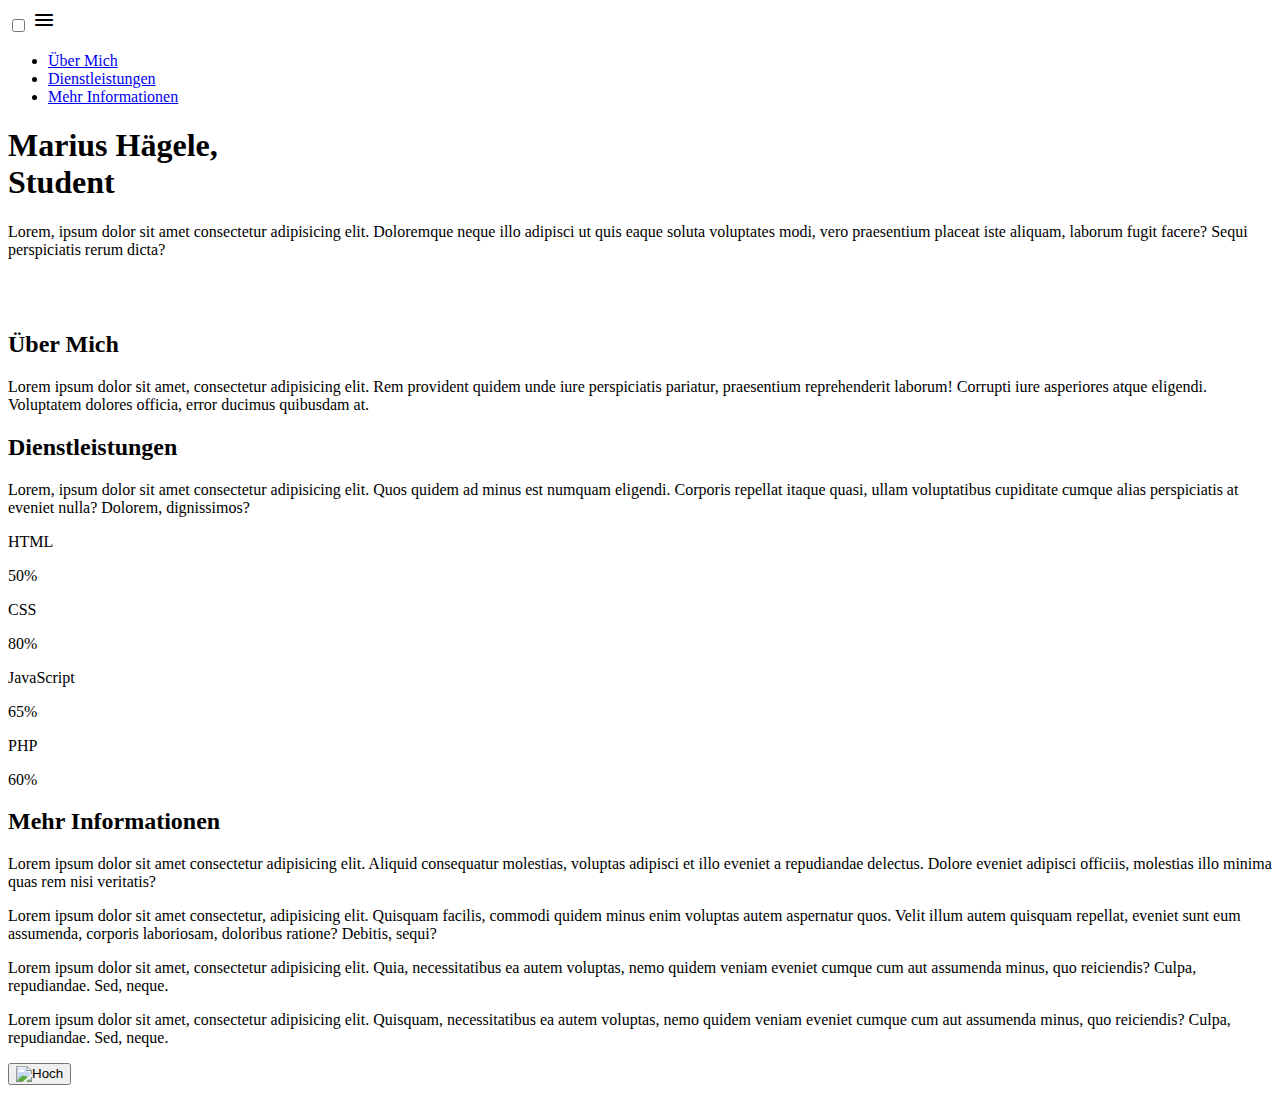
==== index.html @ 4bd3a256 "Anpassung px zu rem" ====
<!DOCTYPE html>
<html lang="de">
<head>
    <meta charset="UTF-8">
    <meta name="viewport" content="width=device-width, initial-scale=1.0">
    <title>Portfolio-page</title>
    <link rel="stylesheet" href="/portfolio-page/assets/css/general_settings.css">
    <link rel="stylesheet" href="/portfolio-page/assets/css/header.css">
    <link rel="stylesheet" href="/portfolio-page/assets/css/about_me.css">
    <link rel="stylesheet" href="/portfolio-page/assets/css/services.css">
    <link rel="stylesheet" href="/portfolio-page/assets/css/more_informations.css">
    
    <link rel="stylesheet" href="https://fonts.googleapis.com/css2?family=Material+Symbols+Rounded:opsz,wght,FILL,GRAD@20..48,100..700,0..1,-50..200" />
</head>
<body>
    <header>
        <div class="header_text">
            <nav>
                <input type="checkbox" id="toggle_button">
                <label for="toggle_button">
                    <span class="material-symbols-rounded">menu</span>
                </label>
                <ul>
                    <li><a href="#about_me_section">Über Mich</a></li>
                    <li><a href="#skill_section">Dienstleistungen</a></li>
                    <li><a href="#more_information_section">Mehr Informationen</a></li>
                </ul>
            </nav>
            <h1>Marius Hägele, <br> <span style="color: var(--main-brand-color);">Student</span></h1>
            <p class="subheading">Lorem, ipsum dolor sit amet consectetur adipisicing elit. Doloremque neque illo adipisci ut quis eaque soluta voluptates modi, vero praesentium placeat iste aliquam, laborum fugit facere? Sequi perspiciatis rerum dicta?</p>
        </div>
        <div class="circle">
            <img src="/portfolio-page/assets/images/Profil.jpg" alt="">
        </div>
    </header>
    <!-- Über Mich -->
    <section id="about_me_section">
        <img src="/portfolio-page/assets/images/Profil.jpg" alt="">
        <div class="about_me_container">
            <h2>Über Mich</h2>
            <p>Lorem ipsum dolor sit amet, consectetur adipisicing elit. Rem provident quidem unde iure perspiciatis pariatur, praesentium reprehenderit laborum! Corrupti iure asperiores atque eligendi. Voluptatem dolores officia, error ducimus quibusdam at.</p>
        </div>
    </section>
    <!-- Dienstleistungen -->
    <section id="skill_section">
        <div class="skill_bar_container">
            <h2>Dienstleistungen</h2>
            <p>Lorem, ipsum dolor sit amet consectetur adipisicing elit. Quos quidem ad minus est numquam eligendi. Corporis repellat itaque quasi, ullam voluptatibus cupiditate cumque alias perspiciatis at eveniet nulla? Dolorem, dignissimos?</p>
            <!-- Skill Bars -->
            <p>HTML</p>
            <div class="container">
                <div class="skills html">50%</div>
            </div>
    
            <p>CSS</p>
            <div class="container">
                <div class="skills css">80%</div>
            </div>
    
            <p>JavaScript</p>
            <div class="container">
                <div class="skills js">65%</div>
            </div>
    
            <p>PHP</p>
            <div class="container">
                <div class="skills php">60%</div>
            </div>
        </div>
    </section>
    <!-- Mehr Informationen -->
     <section id="more_information_section">
        <div class="more_information_container">
            <h2>Mehr Informationen</h2>
            <p>Lorem ipsum dolor sit amet consectetur adipisicing elit. Aliquid consequatur molestias, voluptas adipisci et illo eveniet a repudiandae delectus. Dolore eveniet adipisci officiis, molestias illo minima quas rem nisi veritatis?</p>
            <p>Lorem ipsum dolor sit amet consectetur, adipisicing elit. Quisquam facilis, commodi quidem minus enim voluptas autem aspernatur quos. Velit illum autem quisquam repellat, eveniet sunt eum assumenda, corporis laboriosam, doloribus ratione? Debitis, sequi?</p>
            <p>Lorem ipsum dolor sit amet, consectetur adipisicing elit. Quia, necessitatibus ea autem voluptas, nemo quidem veniam eveniet cumque cum aut assumenda minus, quo reiciendis? Culpa, repudiandae. Sed, neque.</p>
            <p>Lorem ipsum dolor sit amet, consectetur adipisicing elit. Quisquam, necessitatibus ea autem voluptas, nemo quidem veniam eveniet cumque cum aut assumenda minus, quo reiciendis? Culpa, repudiandae. Sed, neque.</p>

        </div>


     </section>
    <footer></footer>
    <script src="/portfolio-page/assets/js/main.js"></script>
    <button onclick="topFunction()" id="myBtn" title="Go to top">
        <img src="/portfolio-page/assets/images/arrow_upward.svg" alt="Hoch">
    </button>
</body>
</html>
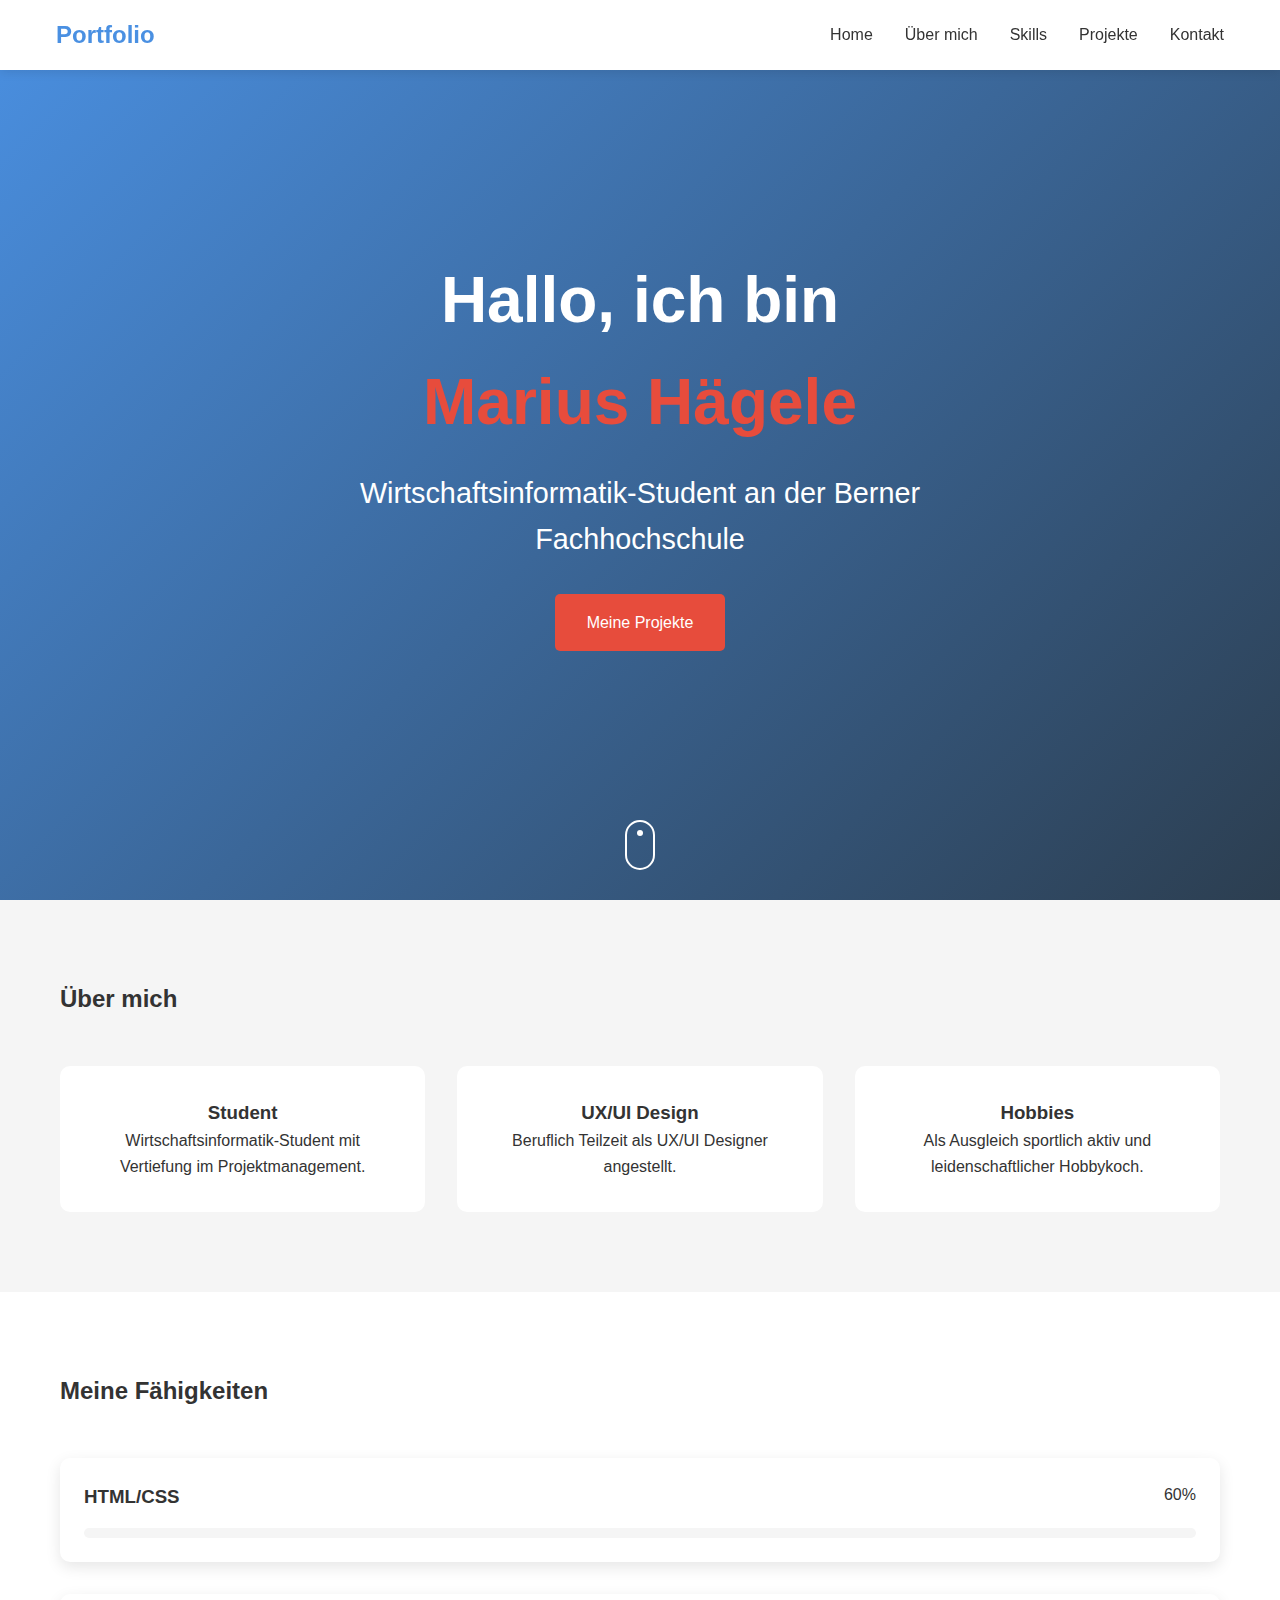
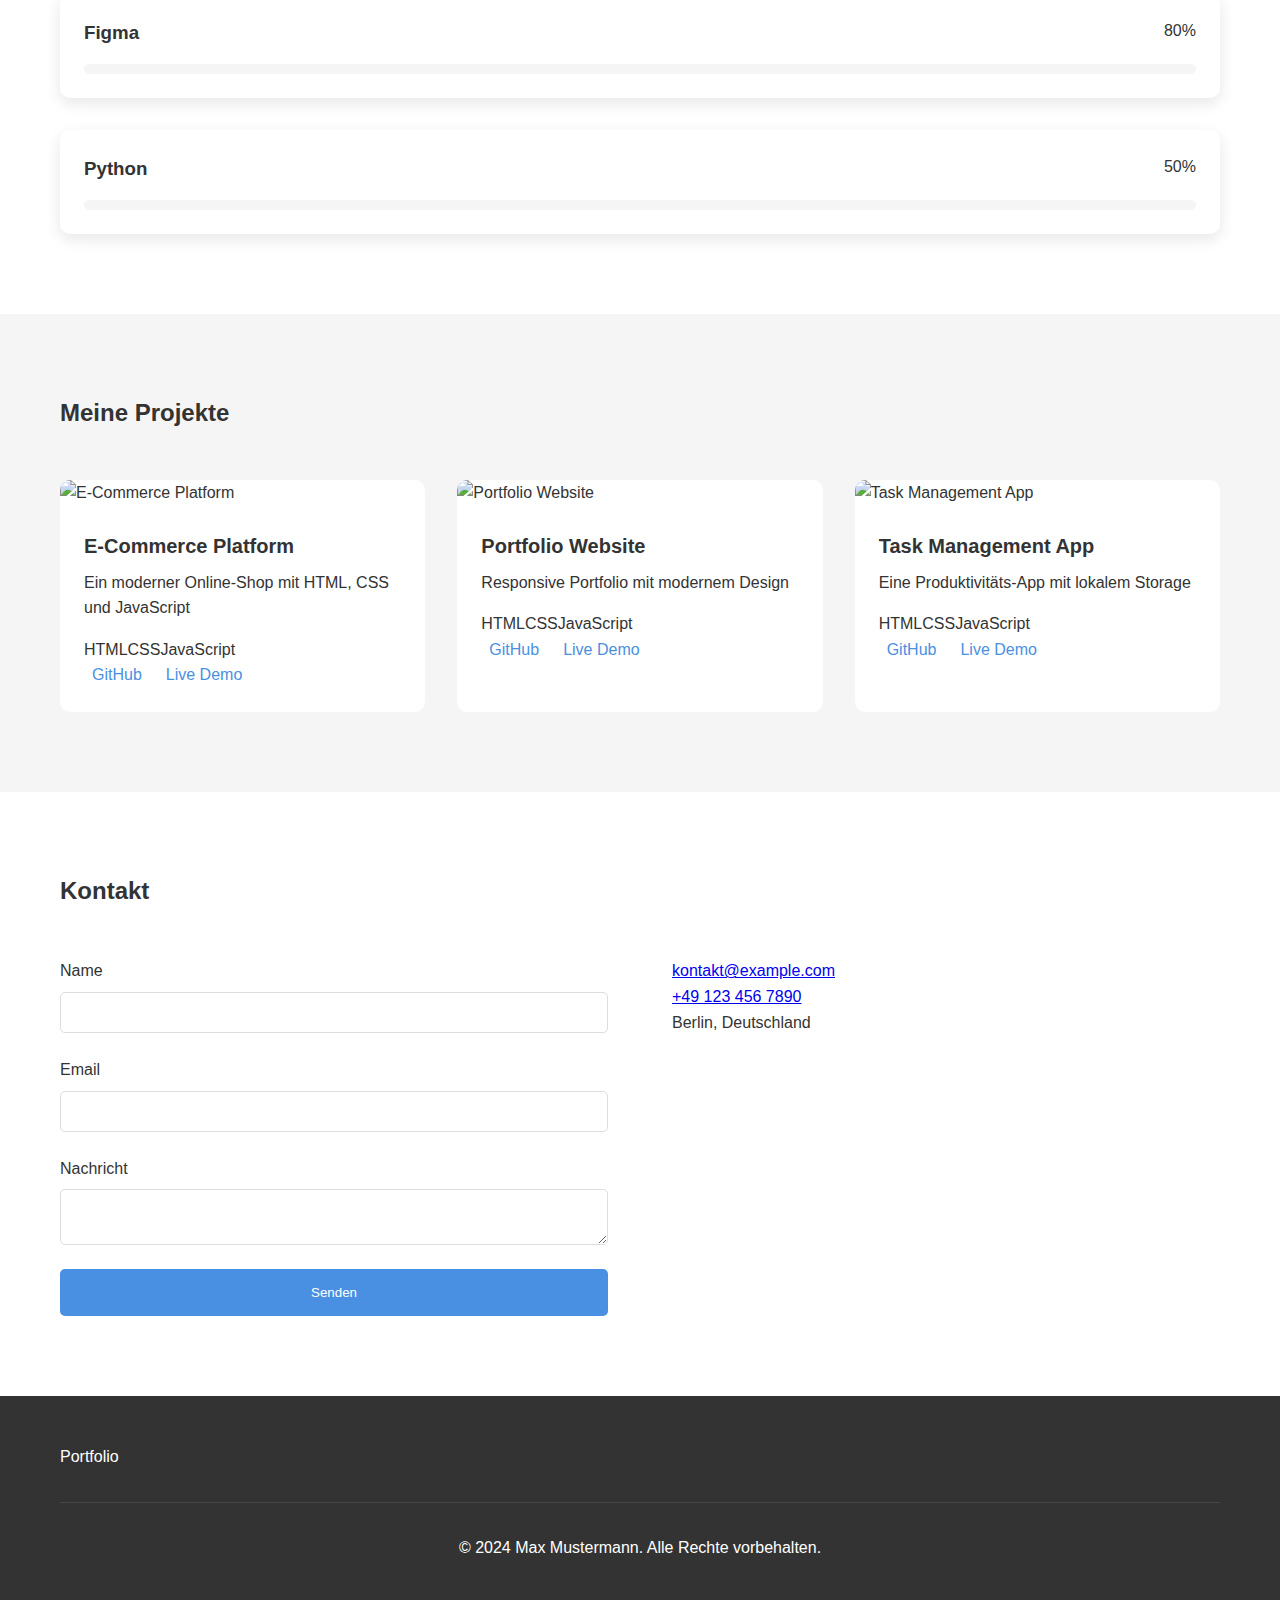
==== commit 874350e5: "New Design" ====
--- a/index.html
+++ b/index.html
@@ -3,88 +3,175 @@
 <head>
     <meta charset="UTF-8">
     <meta name="viewport" content="width=device-width, initial-scale=1.0">
-    <title>Portfolio-page</title>
-    <link rel="stylesheet" href="/portfolio-page/assets/css/general_settings.css">
-    <link rel="stylesheet" href="/portfolio-page/assets/css/header.css">
-    <link rel="stylesheet" href="/portfolio-page/assets/css/about_me.css">
-    <link rel="stylesheet" href="/portfolio-page/assets/css/services.css">
-    <link rel="stylesheet" href="/portfolio-page/assets/css/more_informations.css">
-    
-    <link rel="stylesheet" href="https://fonts.googleapis.com/css2?family=Material+Symbols+Rounded:opsz,wght,FILL,GRAD@20..48,100..700,0..1,-50..200" />
+    <title>Portfolio - Marius Hägele</title>
+    <link rel="stylesheet" href="/styles/main.css">
+    <link rel="stylesheet" href="/styles/animation.css">
+    <link rel="stylesheet" href="/styles/responsive.css">
 </head>
 <body>
-    <header>
-        <div class="header_text">
-            <nav>
-                <input type="checkbox" id="toggle_button">
-                <label for="toggle_button">
-                    <span class="material-symbols-rounded">menu</span>
-                </label>
-                <ul>
-                    <li><a href="#about_me_section">Über Mich</a></li>
-                    <li><a href="#skill_section">Dienstleistungen</a></li>
-                    <li><a href="#more_information_section">Mehr Informationen</a></li>
-                </ul>
-            </nav>
-            <h1>Marius Hägele, <br> <span style="color: var(--main-brand-color);">Student</span></h1>
-            <p class="subheading">Lorem, ipsum dolor sit amet consectetur adipisicing elit. Doloremque neque illo adipisci ut quis eaque soluta voluptates modi, vero praesentium placeat iste aliquam, laborum fugit facere? Sequi perspiciatis rerum dicta?</p>
-        </div>
-        <div class="circle">
-            <img src="/portfolio-page/assets/images/Profil.jpg" alt="">
-        </div>
+    <header class="header">
+        <nav class="nav-container">
+            <div class="logo">Portfolio</div>
+            <button class="mobile-menu-btn" aria-label="Menü öffnen">
+                <span></span>
+                <span></span>
+                <span></span>
+            </button>
+            <ul class="nav-links">
+                <li><a href="#home">Home</a></li>
+                <li><a href="#about">Über mich</a></li>
+                <li><a href="#skills">Skills</a></li>
+                <li><a href="#projects">Projekte</a></li>
+                <li><a href="#contact">Kontakt</a></li>
+            </ul>
+        </nav>
     </header>
-    <!-- Über Mich -->
-    <section id="about_me_section">
-        <img src="/portfolio-page/assets/images/Profil.jpg" alt="">
-        <div class="about_me_container">
-            <h2>Über Mich</h2>
-            <p>Lorem ipsum dolor sit amet, consectetur adipisicing elit. Rem provident quidem unde iure perspiciatis pariatur, praesentium reprehenderit laborum! Corrupti iure asperiores atque eligendi. Voluptatem dolores officia, error ducimus quibusdam at.</p>
-        </div>
-    </section>
-    <!-- Dienstleistungen -->
-    <section id="skill_section">
-        <div class="skill_bar_container">
-            <h2>Dienstleistungen</h2>
-            <p>Lorem, ipsum dolor sit amet consectetur adipisicing elit. Quos quidem ad minus est numquam eligendi. Corporis repellat itaque quasi, ullam voluptatibus cupiditate cumque alias perspiciatis at eveniet nulla? Dolorem, dignissimos?</p>
-            <!-- Skill Bars -->
-            <p>HTML</p>
+
+    <main>
+        <section id="home" class="hero">
+            <div class="hero-content">
+                <h1>Hallo, ich bin <br> <span class="highlight">Marius Hägele</span></h1>
+                <p class="subtitle">Wirtschaftsinformatik-Student an der Berner Fachhochschule</p>
+                <a href="#projects" class="cta-button">Meine Projekte</a>
+            </div>
+            <div class="scroll-indicator"></div>
+        </section>
+
+        <section id="about" class="about">
             <div class="container">
-                <div class="skills html">50%</div>
+                <h2>Über mich</h2>
+                <div class="about-grid">
+                    <div class="about-card">
+                        <div class="icon-container">
+                            <i class="icon-code"></i>
+                        </div>
+                        <h3>Student</h3>
+                        <p>Wirtschaftsinformatik-Student mit Vertiefung im Projektmanagement.</p>
+                    </div>
+                    <div class="about-card">
+                        <div class="icon-container">
+                            <i class="icon-design"></i>
+                        </div>
+                        <h3>UX/UI Design</h3>
+                        <p>Beruflich Teilzeit als UX/UI Designer angestellt.</p>
+                    </div>
+                    <div class="about-card">
+                        <div class="icon-container">
+                            <i class="icon-mobile"></i>
+                        </div>
+                        <h3>Hobbies</h3>
+                        <p>Als Ausgleich sportlich aktiv und leidenschaftlicher Hobbykoch.</p>
+                    </div>
+                </div>
             </div>
-    
-            <p>CSS</p>
+        </section>
+
+        <section id="skills" class="skills">
             <div class="container">
-                <div class="skills css">80%</div>
+                <h2>Meine Fähigkeiten</h2>
+                <div class="skills-grid">
+                    <div class="skill-card" data-skill="60">
+                        <div class="skill-info">
+                            <h3>HTML/CSS</h3>
+                            <span class="skill-percentage">60%</span>
+                        </div>
+                        <div class="skill-bar">
+                            <div class="skill-progress"></div>
+                        </div>
+                    </div>
+                    <div class="skill-card" data-skill="80">
+                        <div class="skill-info">
+                            <h3>Figma</h3>
+                            <span class="skill-percentage">80%</span>
+                        </div>
+                        <div class="skill-bar">
+                            <div class="skill-progress"></div>
+                        </div>
+                    </div>
+                    <div class="skill-card" data-skill="50">
+                        <div class="skill-info">
+                            <h3>Python</h3>
+                            <span class="skill-percentage">50%</span>
+                        </div>
+                        <div class="skill-bar">
+                            <div class="skill-progress"></div>
+                        </div>
+                    </div>
+                </div>
             </div>
-    
-            <p>JavaScript</p>
+        </section>
+
+        <section id="projects" class="projects">
             <div class="container">
-                <div class="skills js">65%</div>
+                <h2>Meine Projekte</h2>
+                <div class="projects-grid">
+                    <!-- Projekte werden dynamisch mit JavaScript eingefügt -->
+                </div>
             </div>
-    
-            <p>PHP</p>
+        </section>
+
+        <section id="contact" class="contact">
             <div class="container">
-                <div class="skills php">60%</div>
+                <h2>Kontakt</h2>
+                <div class="contact-content">
+                    <form id="contact-form" class="contact-form">
+                        <div class="form-group">
+                            <label for="name">Name</label>
+                            <input type="text" id="name" name="name" required>
+                        </div>
+                        <div class="form-group">
+                            <label for="email">Email</label>
+                            <input type="email" id="email" name="email" required>
+                        </div>
+                        <div class="form-group">
+                            <label for="message">Nachricht</label>
+                            <textarea id="message" name="message" required></textarea>
+                        </div>
+                        <button type="submit" class="submit-button">Senden</button>
+                    </form>
+                    <div class="contact-info">
+                        <div class="contact-item">
+                            <i class="icon-mail"></i>
+                            <a href="mailto:kontakt@example.com">kontakt@example.com</a>
+                        </div>
+                        <div class="contact-item">
+                            <i class="icon-phone"></i>
+                            <a href="tel:+491234567890">+49 123 456 7890</a>
+                        </div>
+                        <div class="contact-item">
+                            <i class="icon-location"></i>
+                            <span>Berlin, Deutschland</span>
+                        </div>
+                    </div>
+                </div>
+            </div>
+        </section>
+    </main>
+
+    <footer class="footer">
+        <div class="container">
+            <div class="footer-content">
+                <div class="footer-logo">Portfolio</div>
+                <div class="social-links">
+                    <a href="https://github.com" target="_blank" rel="noopener noreferrer">
+                        <i class="icon-github"></i>
+                    </a>
+                    <a href="https://linkedin.com" target="_blank" rel="noopener noreferrer">
+                        <i class="icon-linkedin"></i>
+                    </a>
+                    <a href="mailto:kontakt@example.com">
+                        <i class="icon-mail"></i>
+                    </a>
+                </div>
+            </div>
+            <div class="footer-bottom">
+                <p>&copy; 2024 Max Mustermann. Alle Rechte vorbehalten.</p>
             </div>
         </div>
-    </section>
-    <!-- Mehr Informationen -->
-     <section id="more_information_section">
-        <div class="more_information_container">
-            <h2>Mehr Informationen</h2>
-            <p>Lorem ipsum dolor sit amet consectetur adipisicing elit. Aliquid consequatur molestias, voluptas adipisci et illo eveniet a repudiandae delectus. Dolore eveniet adipisci officiis, molestias illo minima quas rem nisi veritatis?</p>
-            <p>Lorem ipsum dolor sit amet consectetur, adipisicing elit. Quisquam facilis, commodi quidem minus enim voluptas autem aspernatur quos. Velit illum autem quisquam repellat, eveniet sunt eum assumenda, corporis laboriosam, doloribus ratione? Debitis, sequi?</p>
-            <p>Lorem ipsum dolor sit amet, consectetur adipisicing elit. Quia, necessitatibus ea autem voluptas, nemo quidem veniam eveniet cumque cum aut assumenda minus, quo reiciendis? Culpa, repudiandae. Sed, neque.</p>
-            <p>Lorem ipsum dolor sit amet, consectetur adipisicing elit. Quisquam, necessitatibus ea autem voluptas, nemo quidem veniam eveniet cumque cum aut assumenda minus, quo reiciendis? Culpa, repudiandae. Sed, neque.</p>
+    </footer>
 
-        </div>
-
-
-     </section>
-    <footer></footer>
-    <script src="/portfolio-page/assets/js/main.js"></script>
-    <button onclick="topFunction()" id="myBtn" title="Go to top">
-        <img src="/portfolio-page/assets/images/arrow_upward.svg" alt="Hoch">
-    </button>
+    <script src="/js/main.js"></script>
+    <script src="/js/animation.js"></script>
+    <script>loadProjects();</script>
 </body>
 </html>--- a/styles/main.css
+++ b/styles/main.css
@@ -0,0 +1,332 @@
+/* Variables */
+:root {
+    --primary-color: #4a90e2;
+    --secondary-color: #2c3e50;
+    --accent-color: #e74c3c;
+    --text-color: #333;
+    --light-gray: #f5f5f5;
+    --dark-gray: #333;
+    --white: #ffffff;
+    --transition: all 0.3s ease;
+}
+
+/* Reset & Base Styles */
+* {
+    margin: 0;
+    padding: 0;
+    box-sizing: border-box;
+}
+
+html {
+    scroll-behavior: smooth;
+}
+
+body {
+    font-family: 'Segoe UI', Tahoma, Geneva, Verdana, sans-serif;
+    line-height: 1.6;
+    color: var(--text-color);
+}
+
+.container {
+    max-width: 1200px;
+    margin: 0 auto;
+    padding: 0 20px;
+}
+
+/* Header & Navigation */
+.header {
+    position: fixed;
+    top: 0;
+    left: 0;
+    right: 0;
+    background: var(--white);
+    box-shadow: 0 2px 10px rgba(0, 0, 0, 0.1);
+    z-index: 1000;
+}
+
+.nav-container {
+    display: flex;
+    justify-content: space-between;
+    align-items: center;
+    padding: 1rem;
+    max-width: 1200px;
+    margin: 0 auto;
+}
+
+.logo {
+    font-size: 1.5rem;
+    font-weight: bold;
+    color: var(--primary-color);
+}
+
+.nav-links {
+    display: flex;
+    list-style: none;
+    gap: 2rem;
+}
+
+.nav-links a {
+    text-decoration: none;
+    color: var(--text-color);
+    font-weight: 500;
+    transition: var(--transition);
+}
+
+.nav-links a:hover {
+    color: var(--primary-color);
+}
+
+/* Hero Section */
+.hero {
+    height: 100vh;
+    display: flex;
+    align-items: center;
+    justify-content: center;
+    text-align: center;
+    background: linear-gradient(135deg, var(--primary-color), var(--secondary-color));
+    color: var(--white);
+    position: relative;
+}
+
+.hero-content {
+    max-width: 800px;
+    padding: 0 20px;
+}
+
+.hero h1 {
+    font-size: 3.5rem;
+    margin-bottom: 1rem;
+}
+
+.highlight {
+    color: var(--accent-color);
+}
+
+.subtitle {
+    font-size: 1.5rem;
+    margin-bottom: 2rem;
+}
+
+.cta-button {
+    display: inline-block;
+    padding: 1rem 2rem;
+    background: var(--accent-color);
+    color: var(--white);
+    text-decoration: none;
+    border-radius: 5px;
+    transition: var(--transition);
+}
+
+.cta-button:hover {
+    transform: translateY(-3px);
+    box-shadow: 0 5px 15px rgba(0, 0, 0, 0.3);
+}
+
+/* About Section */
+.about {
+    padding: 5rem 0;
+    background: var(--light-gray);
+}
+
+.about-grid {
+    display: grid;
+    grid-template-columns: repeat(auto-fit, minmax(250px, 1fr));
+    gap: 2rem;
+    margin-top: 3rem;
+}
+
+.about-card {
+    background: var(--white);
+    padding: 2rem;
+    border-radius: 10px;
+    text-align: center;
+    transition: var(--transition);
+}
+
+.about-card:hover {
+    transform: translateY(-10px);
+    box-shadow: 0 10px 20px rgba(0, 0, 0, 0.1);
+}
+
+/* Skills Section */
+.skills {
+    padding: 5rem 0;
+}
+
+.skills-grid {
+    display: grid;
+    grid-template-columns: 1fr; /* Eine Spalte */
+    gap: 2rem; /* Abstand zwischen den Elementen */
+    margin-top: 3rem;
+}
+
+
+.skill-card {
+    background: var(--white);
+    padding: 1.5rem;
+    border-radius: 10px;
+    box-shadow: 0 5px 15px rgba(0, 0, 0, 0.1);
+}
+
+.skill-info {
+    display: flex;
+    justify-content: space-between;
+    margin-bottom: 1rem;
+}
+
+.skill-bar {
+    height: 10px;
+    background: var(--light-gray);
+    border-radius: 5px;
+    overflow: hidden;
+}
+
+.skill-progress {
+    height: 100%;
+    background: var(--primary-color);
+    width: 0;
+    transition: width 1s ease-in-out;
+}
+
+/* Projects Section */
+.projects {
+    padding: 5rem 0;
+    background: var(--light-gray);
+}
+
+.projects-grid {
+    display: grid;
+    grid-template-columns: repeat(auto-fit, minmax(300px, 1fr));
+    gap: 2rem;
+    margin-top: 3rem;
+}
+
+.project-card {
+    background: var(--white);
+    border-radius: 10px;
+    overflow: hidden;
+    transition: var(--transition);
+}
+
+.project-card:hover {
+    transform: translateY(-10px);
+    box-shadow: 0 10px 20px rgba(0, 0, 0, 0.1);
+}
+
+.project-image {
+    width: 100%;
+    height: 200px;
+    object-fit: cover;
+}
+
+.project-content {
+    padding: 1.5rem;
+}
+
+.project-title {
+    font-size: 1.25rem;
+    margin-bottom: 0.5rem;
+}
+
+.project-description {
+    color: var(--dark-gray);
+    margin-bottom: 1rem;
+}
+
+.project-links {
+    display: flex;
+    gap: 1rem;
+}
+
+.project-link {
+    text-decoration: none;
+    color: var(--primary-color);
+    display: flex;
+    align-items: center;
+    gap: 0.5rem;
+}
+
+/* Contact Section */
+.contact {
+    padding: 5rem 0;
+}
+
+.contact-content {
+    display: grid;
+    grid-template-columns: 1fr 1fr;
+    gap: 4rem;
+    margin-top: 3rem;
+}
+
+.contact-form {
+    display: flex;
+    flex-direction: column;
+    gap: 1.5rem;
+}
+
+.form-group {
+    display: flex;
+    flex-direction: column;
+    gap: 0.5rem;
+}
+
+.form-group label {
+    font-weight: 500;
+}
+
+.form-group input,
+.form-group textarea {
+    padding: 0.75rem;
+    border: 1px solid #ddd;
+    border-radius: 5px;
+    font-family: inherit;
+}
+
+.submit-button {
+    padding: 1rem;
+    background: var(--primary-color);
+    color: var(--white);
+    border: none;
+    border-radius: 5px;
+    cursor: pointer;
+    transition: var(--transition);
+}
+
+.submit-button:hover {
+    background: var(--secondary-color);
+}
+
+/* Footer */
+.footer {
+    background: var(--dark-gray);
+    color: var(--white);
+    padding: 3rem 0;
+}
+
+.footer-content {
+    display: flex;
+    justify-content: space-between;
+    align-items: center;
+    margin-bottom: 2rem;
+}
+
+.social-links {
+    display: flex;
+    gap: 1rem;
+}
+
+.social-links a {
+    color: var(--white);
+    font-size: 1.5rem;
+    transition: var(--transition);
+}
+
+.social-links a:hover {
+    color: var(--primary-color);
+}
+
+.footer-bottom {
+    text-align: center;
+    padding-top: 2rem;
+    border-top: 1px solid rgba(255, 255, 255, 0.1);
+}--- a/styles/animation.css
+++ b/styles/animation.css
@@ -0,0 +1,80 @@
+/* Animations */
+@keyframes fadeInUp {
+    from {
+        opacity: 0;
+        transform: translateY(20px);
+    }
+    to {
+        opacity: 1;
+        transform: translateY(0);
+    }
+}
+
+@keyframes slideIn {
+    from {
+        opacity: 0;
+        transform: translateX(-100px);
+    }
+    to {
+        opacity: 1;
+        transform: translateX(0);
+    }
+}
+
+@keyframes bounce {
+    0%, 20%, 50%, 80%, 100% {
+        transform: translateY(0);
+    }
+    40% {
+        transform: translateY(-30px);
+    }
+    60% {
+        transform: translateY(-15px);
+    }
+}
+
+/* Animation Classes */
+.fade-in {
+    opacity: 0;
+    animation: fadeInUp 0.6s ease forwards;
+}
+
+.slide-in {
+    opacity: 0;
+    animation: slideIn 0.6s ease forwards;
+}
+
+/* Scroll Indicator Animation */
+.scroll-indicator {
+    position: absolute;
+    bottom: 30px;
+    left: 50%;
+    transform: translateX(-50%);
+    width: 30px;
+    height: 50px;
+    border: 2px solid var(--white);
+    border-radius: 15px;
+}
+
+.scroll-indicator::before {
+    content: '';
+    position: absolute;
+    top: 8px;
+    left: 50%;
+    width: 6px;
+    height: 6px;
+    background: var(--white);
+    border-radius: 50%;
+    transform: translateX(-50%);
+    animation: bounce 2s infinite;
+}
+
+/* Skill Bar Animation */
+.skill-progress.animate {
+    animation: fillBar 1s ease-out forwards;
+}
+
+@keyframes fillBar {
+    from { width: 0; }
+    to { width: var(--progress); }
+}--- a/styles/responsive.css
+++ b/styles/responsive.css
@@ -0,0 +1,101 @@
+/* Mobile First Approach */
+@media screen and (max-width: 768px) {
+    /* Header & Navigation */
+    .nav-links {
+        display: none;
+        position: absolute;
+        top: 100%;
+        left: 0;
+        right: 0;
+        background: var(--white);
+        padding: 1rem;
+        box-shadow: 0 2px 10px rgba(0, 0, 0, 0.1);
+    }
+
+    .nav-links.active {
+        display: flex;
+        flex-direction: column;
+        gap: 1rem;
+    }
+
+    .mobile-menu-btn {
+        display: block;
+        background: none;
+        border: none;
+        cursor: pointer;
+        padding: 0.5rem;
+    }
+
+    .mobile-menu-btn span {
+        display: block;
+        width: 25px;
+        height: 3px;
+        background: var(--text-color);
+        margin: 5px 0;
+        transition: var(--transition);
+    }
+
+    /* Hero Section */
+    .hero h1 {
+        font-size: 2.5rem;
+    }
+
+    .subtitle {
+        font-size: 1.2rem;
+    }
+
+    /* About Section */
+    .about-grid {
+        grid-template-columns: 1fr;
+    }
+
+    /* Skills Section */
+    .skills-grid {
+        grid-template-columns: 1fr;
+    }
+
+    /* Projects Section */
+    .projects-grid {
+        grid-template-columns: 1fr;
+    }
+
+    /* Contact Section */
+    .contact-content {
+        grid-template-columns: 1fr;
+        gap: 2rem;
+    }
+
+    /* Footer */
+    .footer-content {
+        flex-direction: column;
+        gap: 1.5rem;
+        text-align: center;
+    }
+}
+
+/* Tablet */
+@media screen and (min-width: 769px) and (max-width: 1024px) {
+    .container {
+        padding: 0 40px;
+    }
+
+    .about-grid,
+    .projects-grid {
+        grid-template-columns: repeat(2, 1fr);
+    }
+}
+
+/* Desktop */
+@media screen and (min-width: 1025px) {
+    .mobile-menu-btn {
+        display: none;
+    }
+
+    .hero h1 {
+        font-size: 4rem;
+    }
+
+    .subtitle {
+        font-size: 1.8rem;
+    }
+}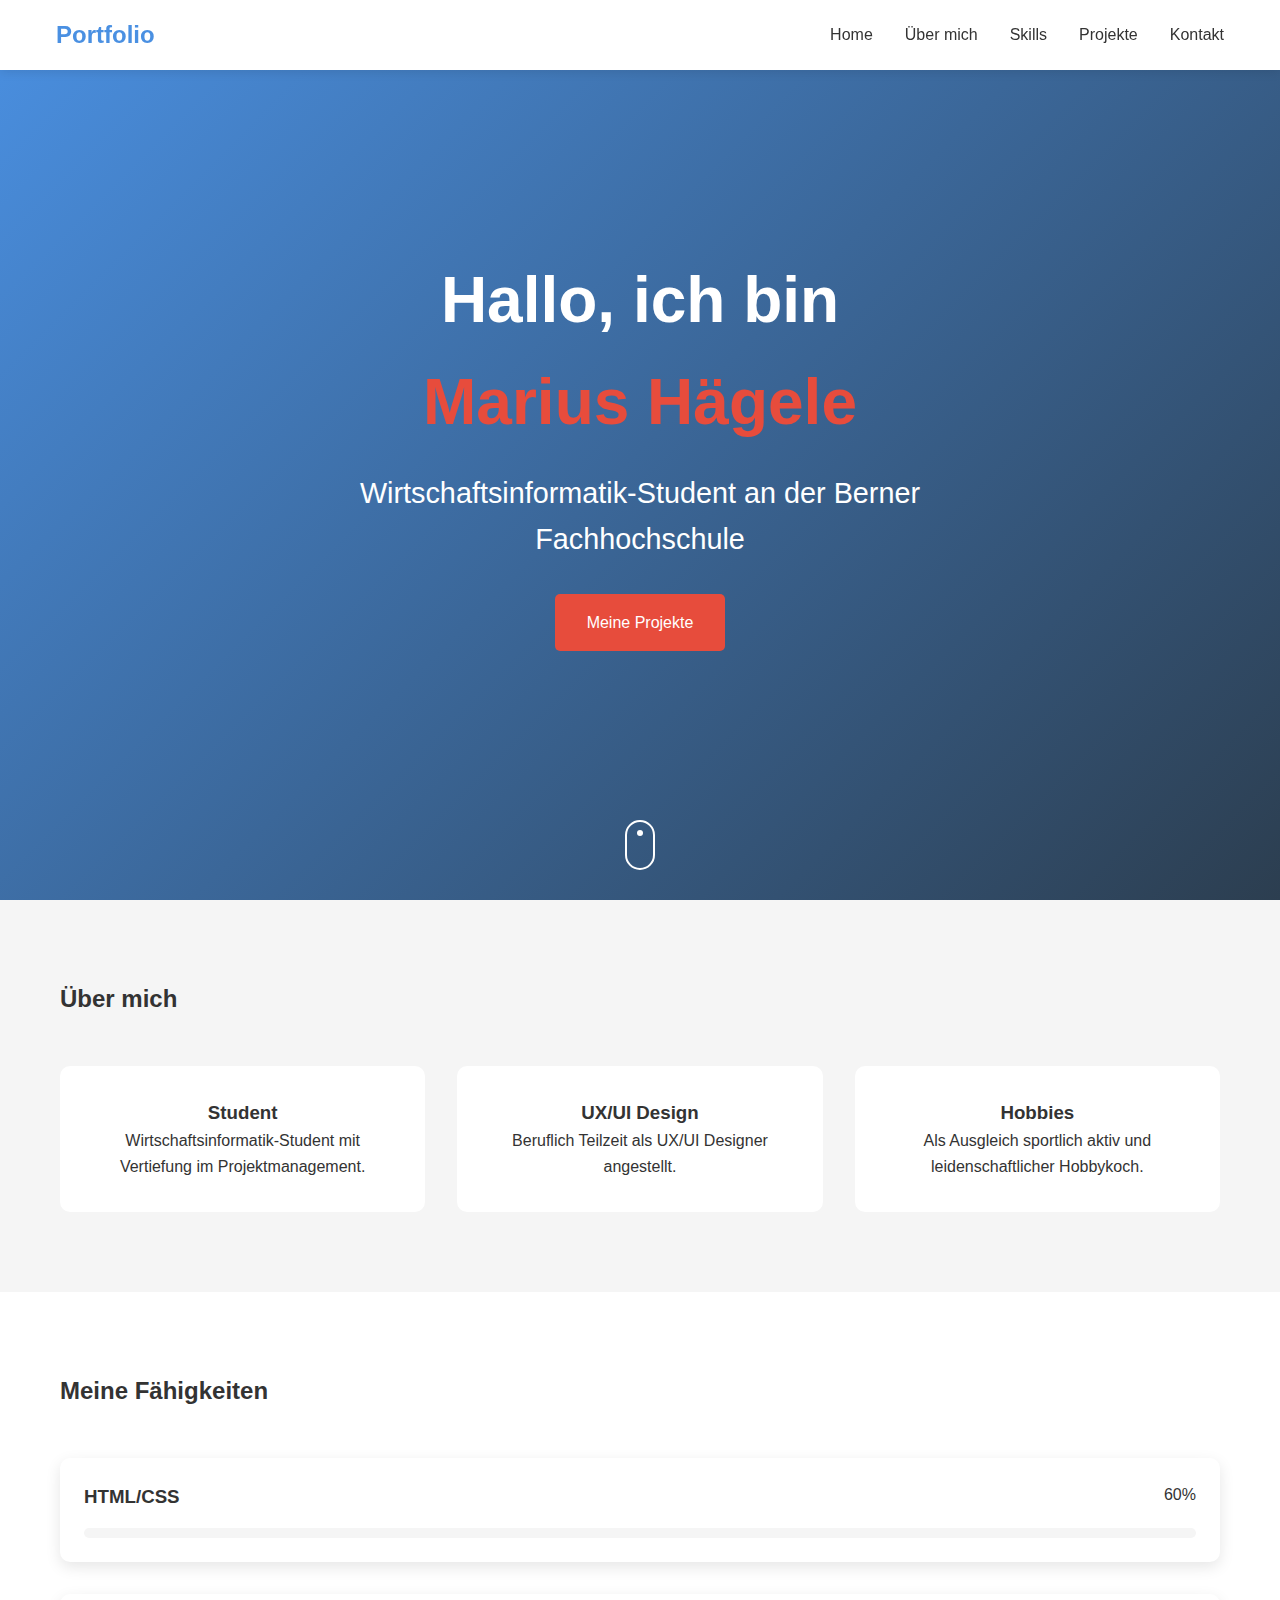
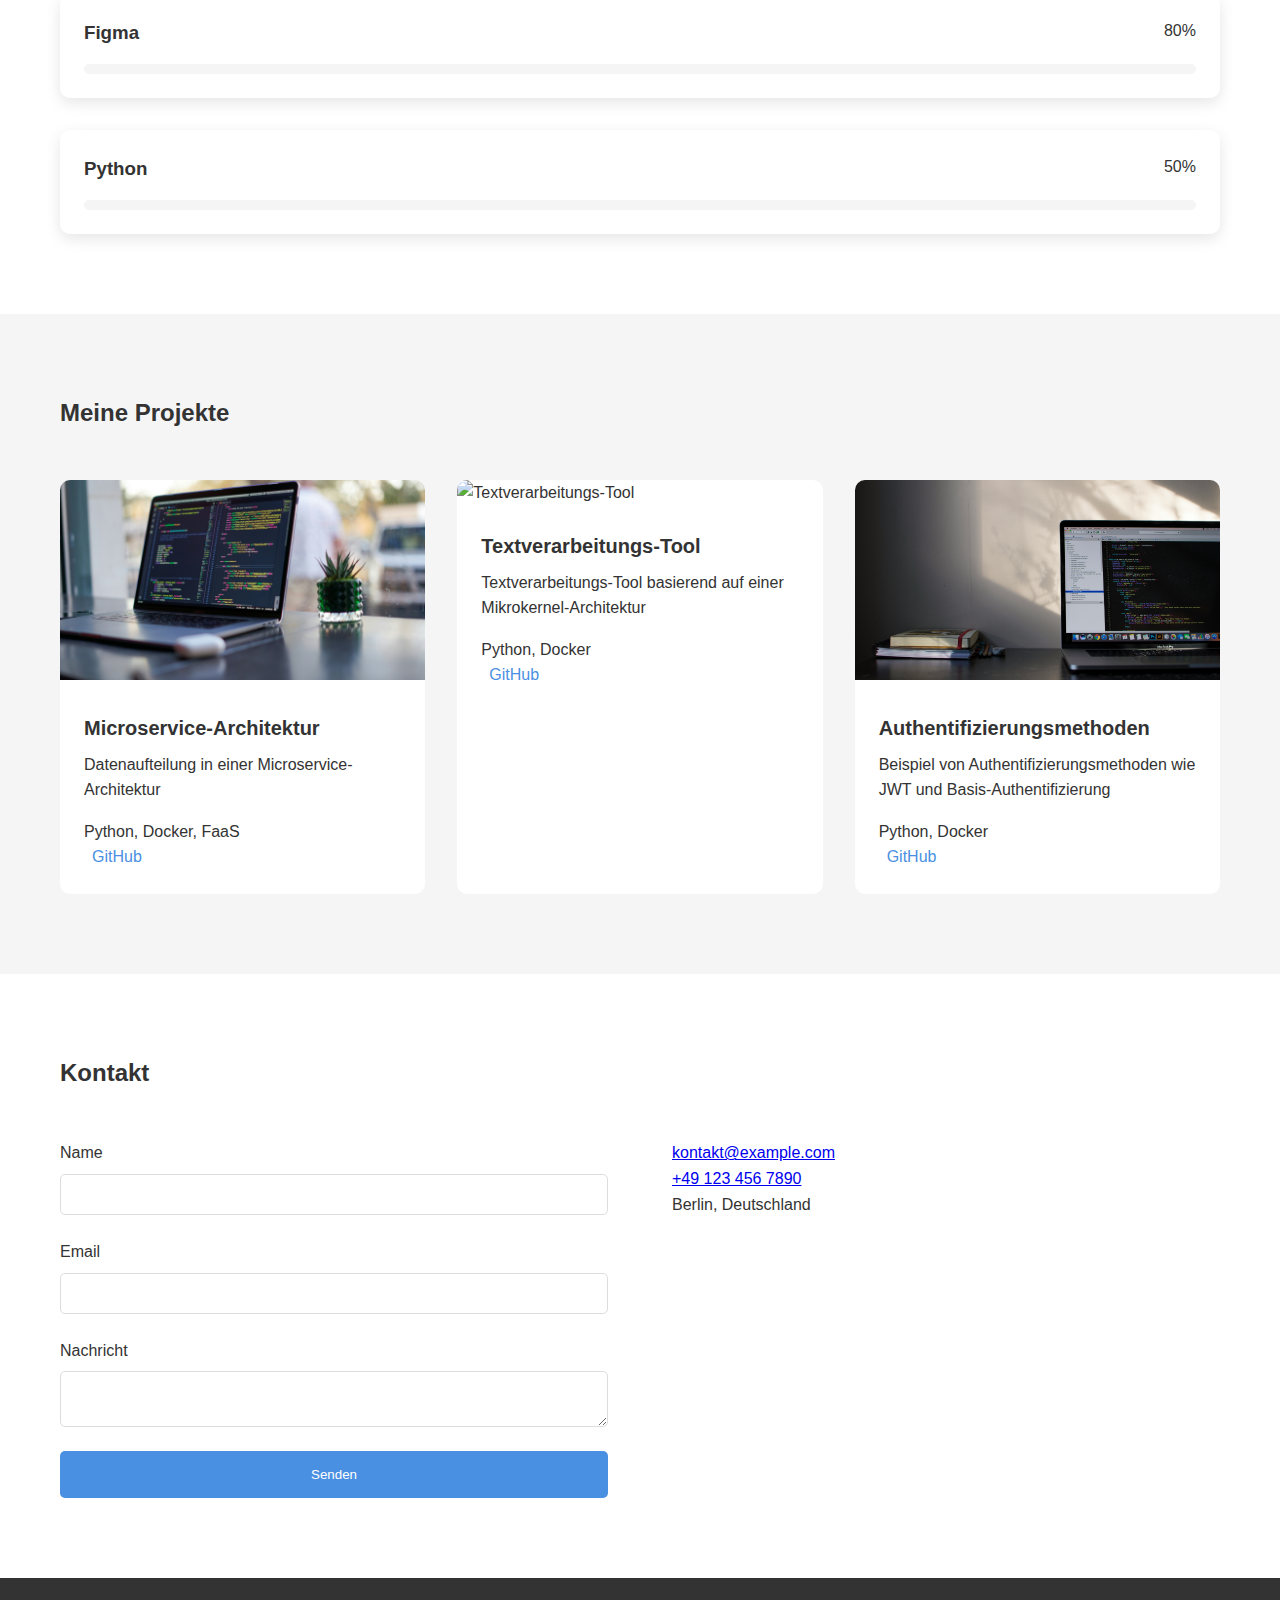
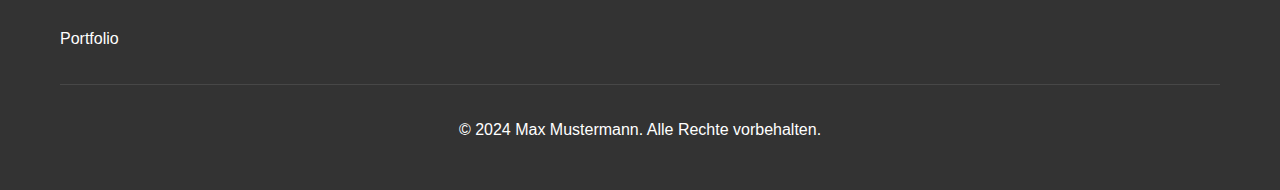
==== commit e4c0c1ab: "Anpassungen" ====
--- a/index.html
+++ b/index.html
@@ -4,9 +4,9 @@
     <meta charset="UTF-8">
     <meta name="viewport" content="width=device-width, initial-scale=1.0">
     <title>Portfolio - Marius Hägele</title>
-    <link rel="stylesheet" href="/styles/main.css">
-    <link rel="stylesheet" href="/styles/animation.css">
-    <link rel="stylesheet" href="/styles/responsive.css">
+    <link rel="stylesheet" href="styles/main.css">
+    <link rel="stylesheet" href="styles/animation.css">
+    <link rel="stylesheet" href="styles/responsive.css">
 </head>
 <body>
     <header class="header">
@@ -105,7 +105,6 @@
             <div class="container">
                 <h2>Meine Projekte</h2>
                 <div class="projects-grid">
-                    <!-- Projekte werden dynamisch mit JavaScript eingefügt -->
                 </div>
             </div>
         </section>
@@ -170,8 +169,8 @@
         </div>
     </footer>
 
-    <script src="/js/main.js"></script>
-    <script src="/js/animation.js"></script>
+    <script src="js/main.js"></script>
+    <script src="js/animation.js"></script>
     <script>loadProjects();</script>
 </body>
 </html>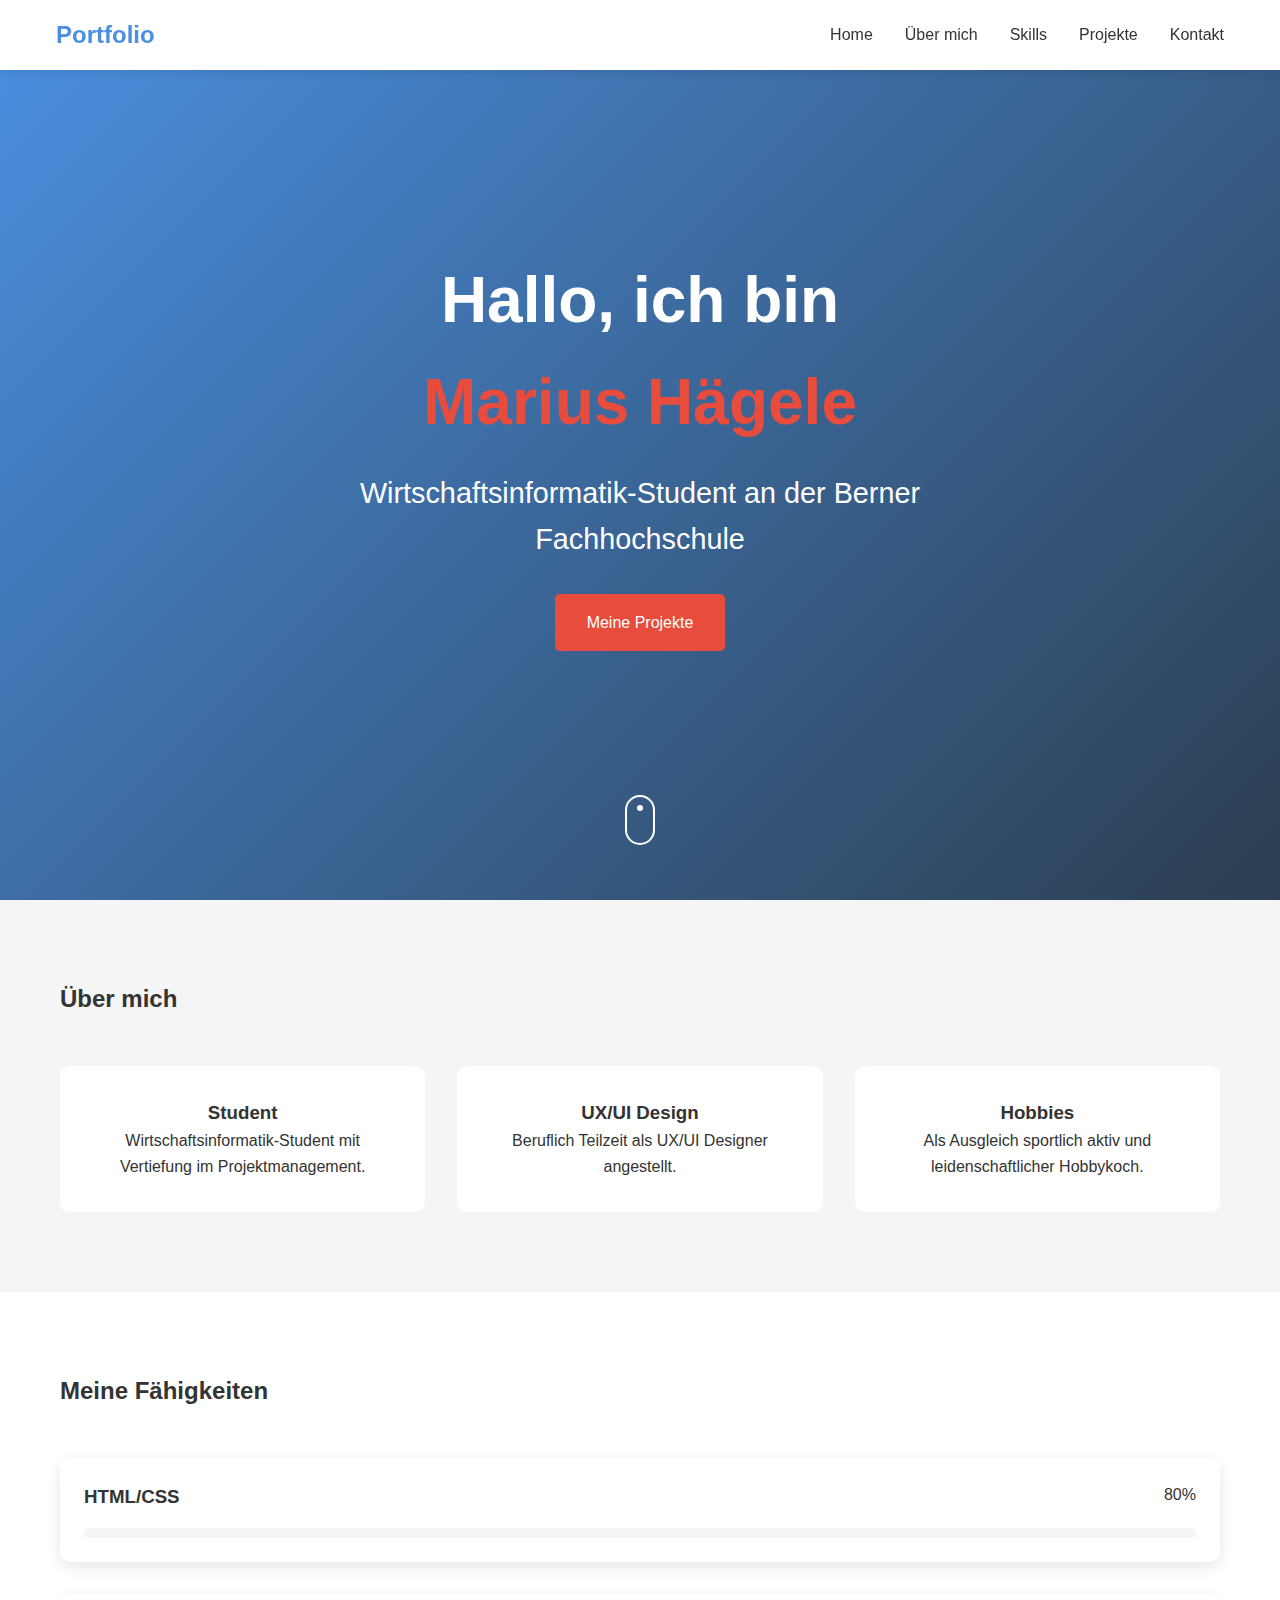
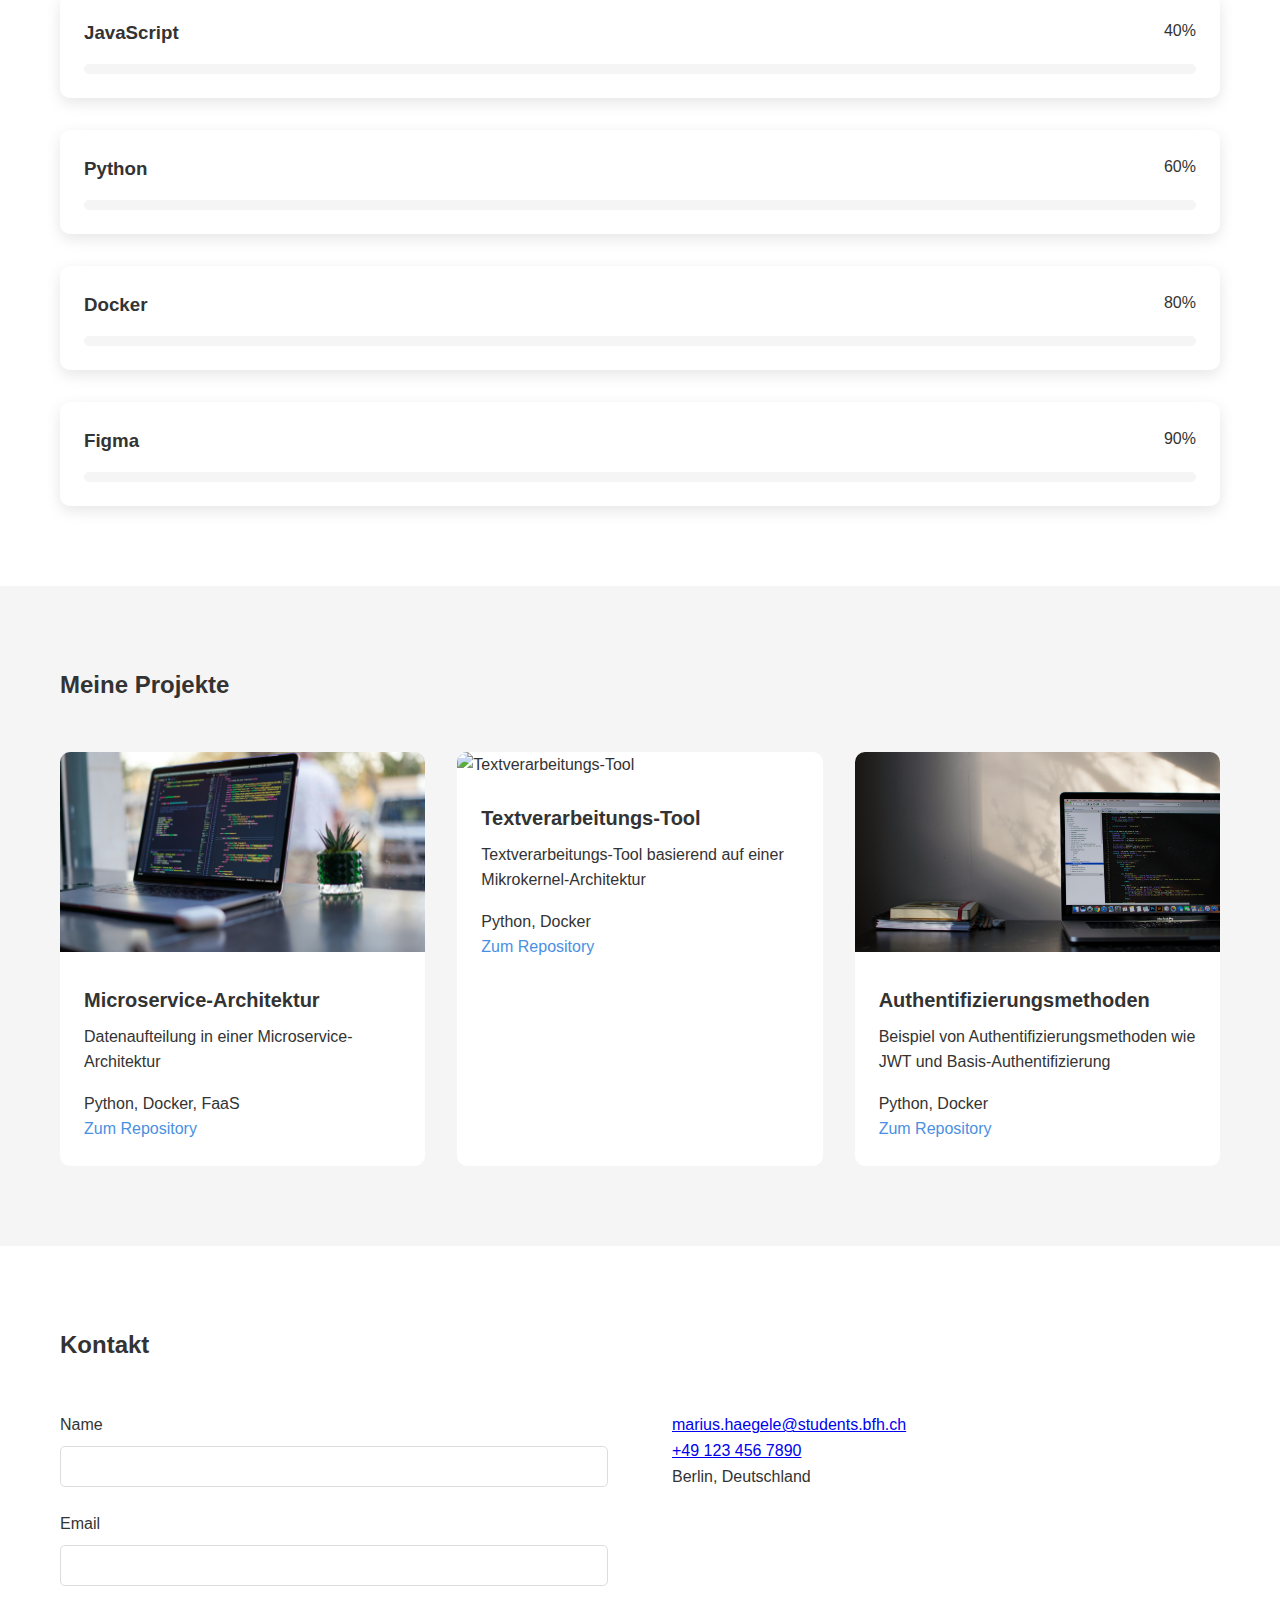
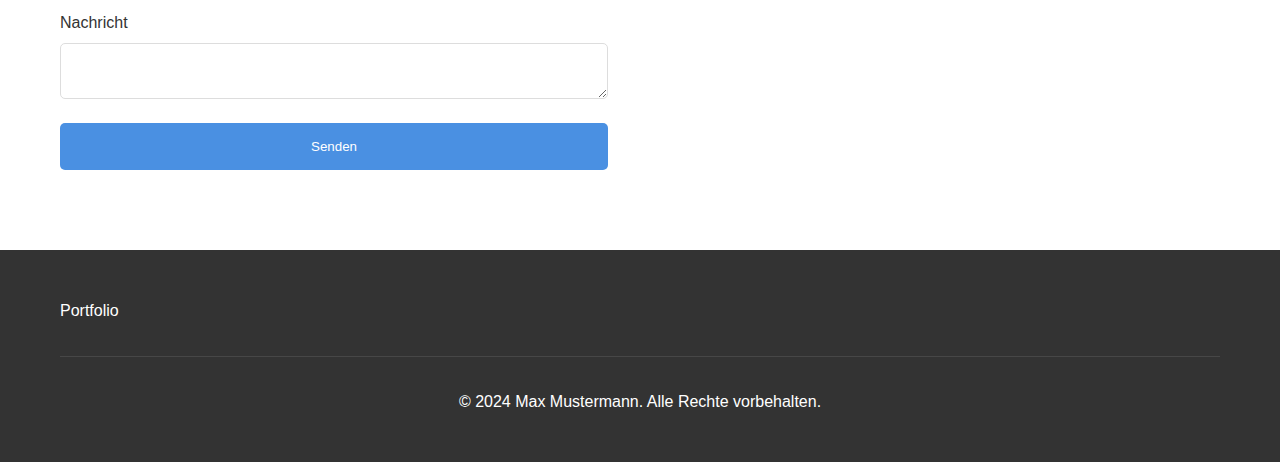
==== commit 57fb2765: "Kontaktformular API" ====
--- a/index.html
+++ b/index.html
@@ -70,9 +70,27 @@
             <div class="container">
                 <h2>Meine Fähigkeiten</h2>
                 <div class="skills-grid">
+                    <div class="skill-card" data-skill="80">
+                        <div class="skill-info">
+                            <h3>HTML/CSS</h3>
+                            <span class="skill-percentage">80%</span>
+                        </div>
+                        <div class="skill-bar">
+                            <div class="skill-progress"></div>
+                        </div>
+                    </div>
+                    <div class="skill-card" data-skill="40">
+                        <div class="skill-info">
+                            <h3>JavaScript</h3>
+                            <span class="skill-percentage">40%</span>
+                        </div>
+                        <div class="skill-bar">
+                            <div class="skill-progress"></div>
+                        </div>
+                    </div>
                     <div class="skill-card" data-skill="60">
                         <div class="skill-info">
-                            <h3>HTML/CSS</h3>
+                            <h3>Python</h3>
                             <span class="skill-percentage">60%</span>
                         </div>
                         <div class="skill-bar">
@@ -81,17 +99,17 @@
                     </div>
                     <div class="skill-card" data-skill="80">
                         <div class="skill-info">
-                            <h3>Figma</h3>
+                            <h3>Docker</h3>
                             <span class="skill-percentage">80%</span>
                         </div>
                         <div class="skill-bar">
                             <div class="skill-progress"></div>
                         </div>
                     </div>
-                    <div class="skill-card" data-skill="50">
+                    <div class="skill-card" data-skill="90">
                         <div class="skill-info">
-                            <h3>Python</h3>
-                            <span class="skill-percentage">50%</span>
+                            <h3>Figma</h3>
+                            <span class="skill-percentage">90%</span>
                         </div>
                         <div class="skill-bar">
                             <div class="skill-progress"></div>
@@ -100,7 +118,7 @@
                 </div>
             </div>
         </section>
-
+ 
         <section id="projects" class="projects">
             <div class="container">
                 <h2>Meine Projekte</h2>
@@ -116,11 +134,11 @@
                     <form id="contact-form" class="contact-form">
                         <div class="form-group">
                             <label for="name">Name</label>
-                            <input type="text" id="name" name="name" required>
+                            <input type="text" id="name" name="from_name" required>
                         </div>
                         <div class="form-group">
                             <label for="email">Email</label>
-                            <input type="email" id="email" name="email" required>
+                            <input type="email" id="email" name="from_email" required>
                         </div>
                         <div class="form-group">
                             <label for="message">Nachricht</label>
@@ -131,7 +149,7 @@
                     <div class="contact-info">
                         <div class="contact-item">
                             <i class="icon-mail"></i>
-                            <a href="mailto:kontakt@example.com">kontakt@example.com</a>
+                            <a href="mailto:kontakt@example.com">marius.haegele@students.bfh.ch</a>
                         </div>
                         <div class="contact-item">
                             <i class="icon-phone"></i>
@@ -169,6 +187,7 @@
         </div>
     </footer>
 
+    <script src="https://cdn.jsdelivr.net/npm/emailjs-com@3.2.0/dist/email.min.js"></script>
     <script src="js/main.js"></script>
     <script src="js/animation.js"></script>
     <script>loadProjects();</script>
--- a/styles/main.css
+++ b/styles/main.css
@@ -243,7 +243,6 @@
     color: var(--primary-color);
     display: flex;
     align-items: center;
-    gap: 0.5rem;
 }
 
 /* Contact Section */
--- a/styles/animation.css
+++ b/styles/animation.css
@@ -26,10 +26,10 @@
         transform: translateY(0);
     }
     40% {
-        transform: translateY(-30px);
+        transform: translateY(30px);
     }
     60% {
-        transform: translateY(-15px);
+        transform: translateY(15px);
     }
 }
 
@@ -49,7 +49,7 @@
     position: absolute;
     bottom: 30px;
     left: 50%;
-    transform: translateX(-50%);
+    transform: translate(-50%, -50%);
     width: 30px;
     height: 50px;
     border: 2px solid var(--white);
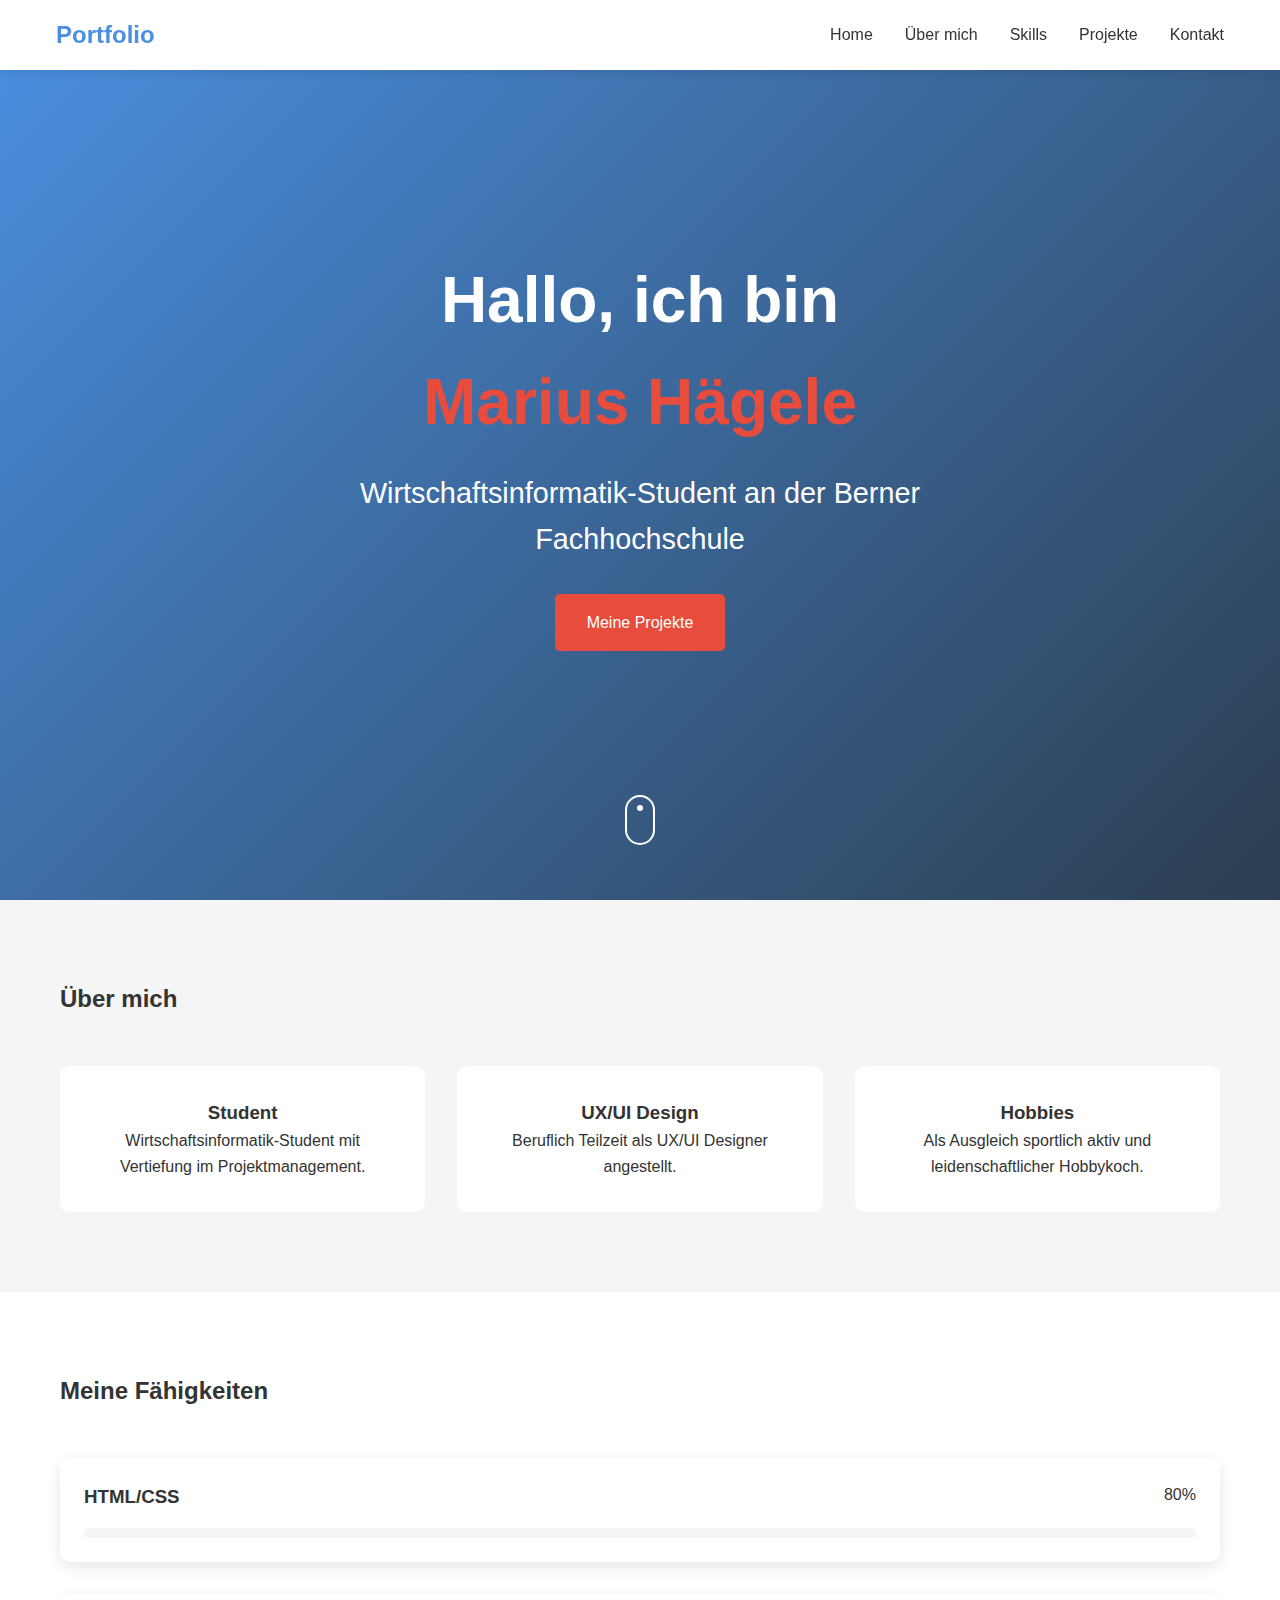
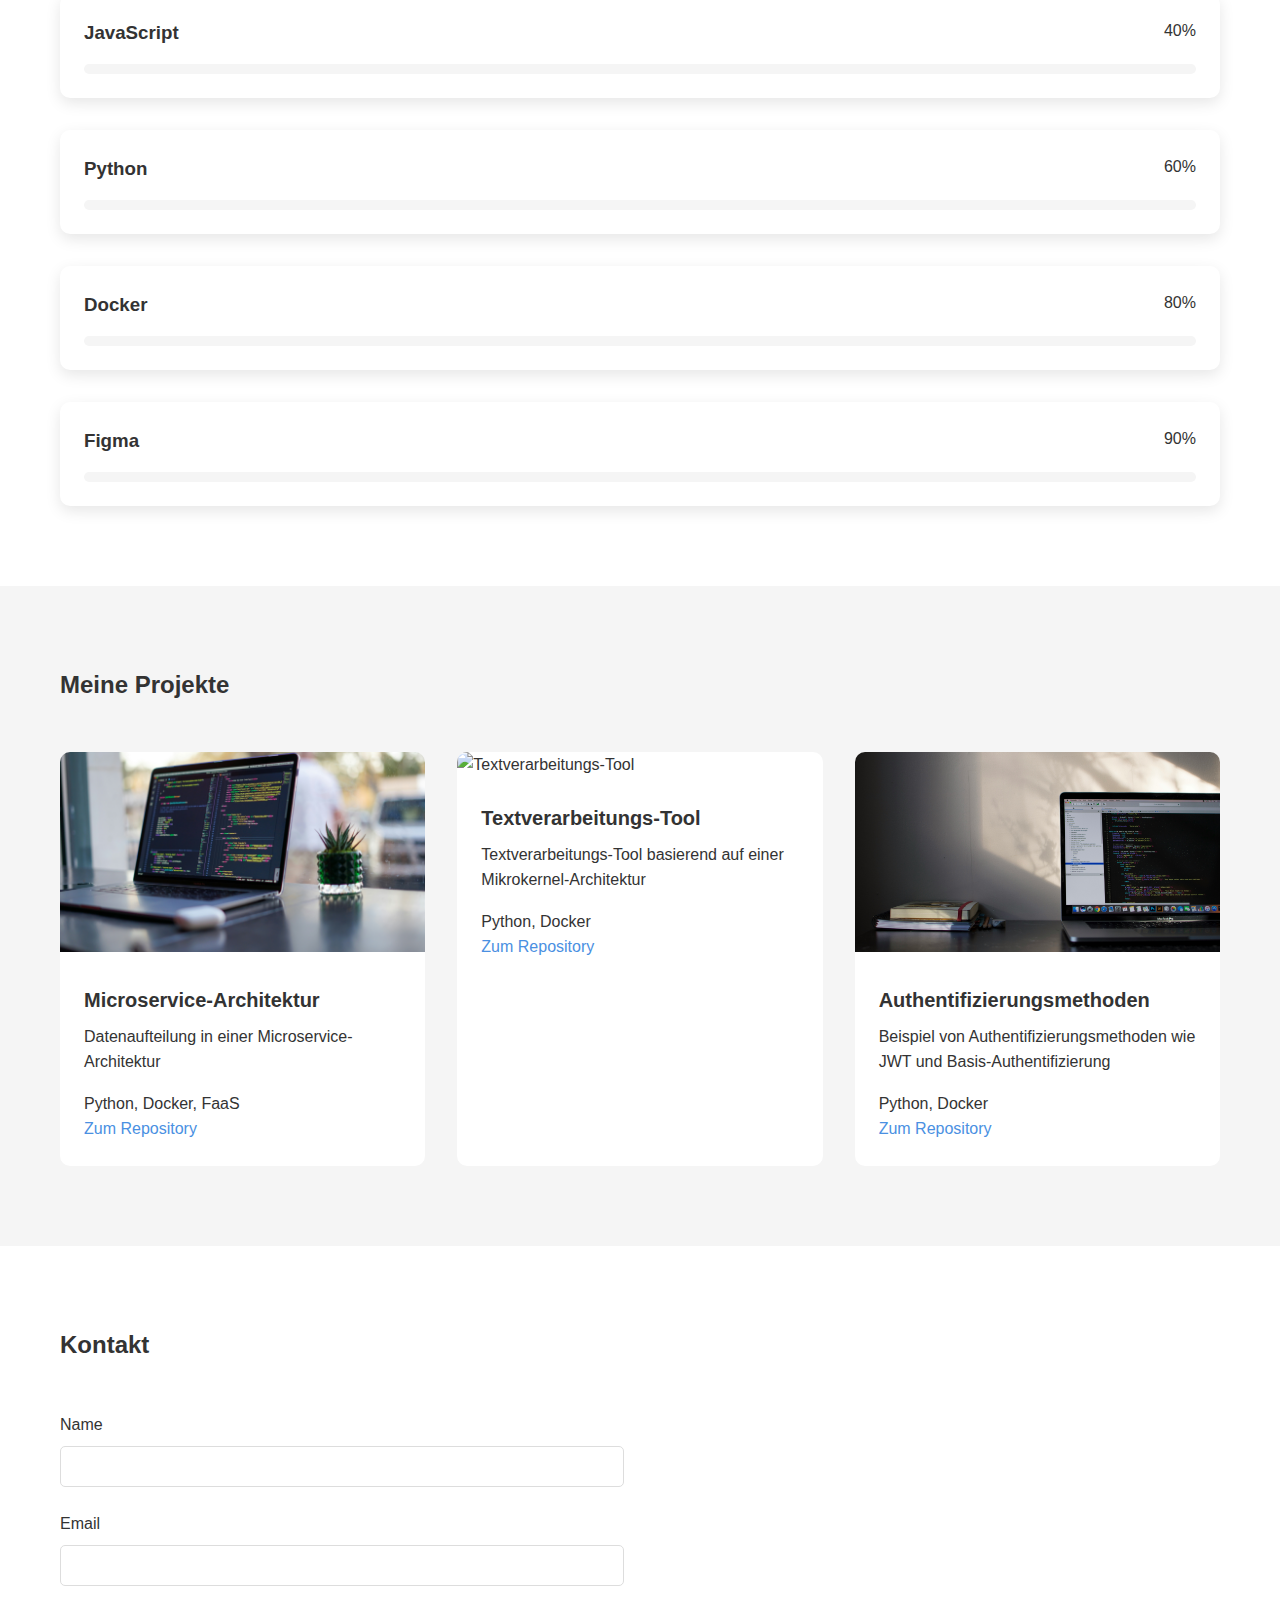
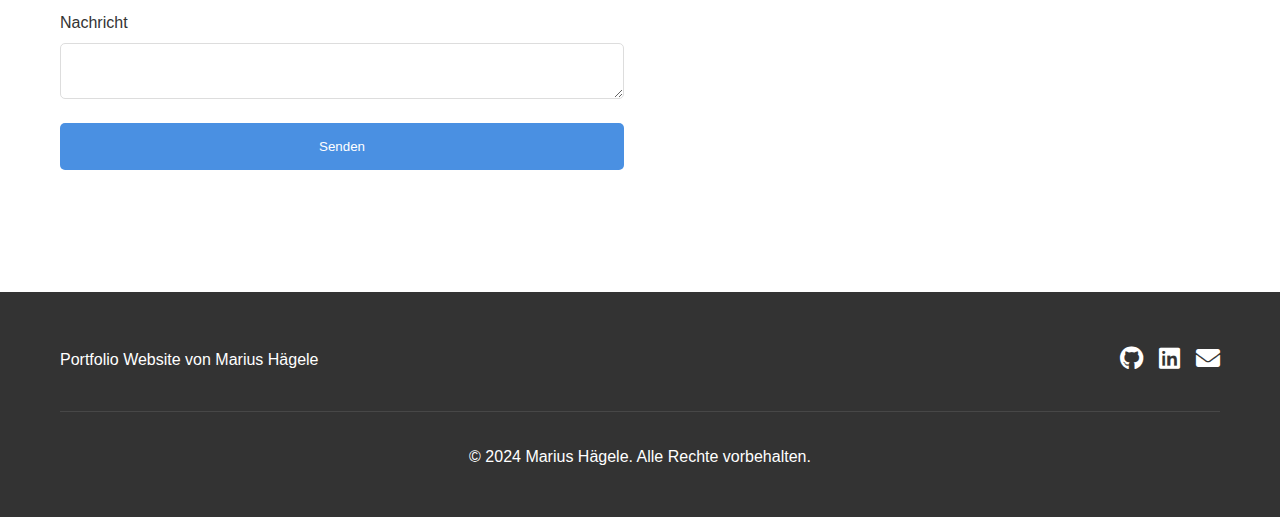
==== commit 4c6afe01: "Einbauen der Map" ====
--- a/index.html
+++ b/index.html
@@ -7,6 +7,9 @@
     <link rel="stylesheet" href="styles/main.css">
     <link rel="stylesheet" href="styles/animation.css">
     <link rel="stylesheet" href="styles/responsive.css">
+    <link rel="stylesheet" href="https://unpkg.com/leaflet@1.9.4/dist/leaflet.css" />
+    <link href="https://cdnjs.cloudflare.com/ajax/libs/font-awesome/5.15.4/css/all.min.css" rel="stylesheet">
+    <script src="https://unpkg.com/leaflet@1.9.4/dist/leaflet.js"></script>
 </head>
 <body>
     <header class="header">
@@ -146,20 +149,7 @@
                         </div>
                         <button type="submit" class="submit-button">Senden</button>
                     </form>
-                    <div class="contact-info">
-                        <div class="contact-item">
-                            <i class="icon-mail"></i>
-                            <a href="mailto:kontakt@example.com">marius.haegele@students.bfh.ch</a>
-                        </div>
-                        <div class="contact-item">
-                            <i class="icon-phone"></i>
-                            <a href="tel:+491234567890">+49 123 456 7890</a>
-                        </div>
-                        <div class="contact-item">
-                            <i class="icon-location"></i>
-                            <span>Berlin, Deutschland</span>
-                        </div>
-                    </div>
+                    <div id="map" class="contact-map"></div>
                 </div>
             </div>
         </section>
@@ -168,21 +158,21 @@
     <footer class="footer">
         <div class="container">
             <div class="footer-content">
-                <div class="footer-logo">Portfolio</div>
+                <div class="footer-logo">Portfolio Website von Marius Hägele</div>
                 <div class="social-links">
-                    <a href="https://github.com" target="_blank" rel="noopener noreferrer">
-                        <i class="icon-github"></i>
+                    <a href="https://github.com/MariusHaegele" target="_blank" rel="noopener noreferrer">
+                        <i class="fab fa-github"></i>
                     </a>
-                    <a href="https://linkedin.com" target="_blank" rel="noopener noreferrer">
-                        <i class="icon-linkedin"></i>
+                    <a href="https://www.linkedin.com/in/marius-h%C3%A4gele-544673218/" target="_blank" rel="noopener noreferrer">
+                        <i class="fab fa-linkedin"></i>
                     </a>
-                    <a href="mailto:kontakt@example.com">
-                        <i class="icon-mail"></i>
+                    <a href="mailto:marius.haegele@students.bfh.ch">
+                        <i class="fas fa-envelope"></i>
                     </a>
                 </div>
             </div>
             <div class="footer-bottom">
-                <p>&copy; 2024 Max Mustermann. Alle Rechte vorbehalten.</p>
+                <p>&copy; 2024 Marius Hägele. Alle Rechte vorbehalten.</p>
             </div>
         </div>
     </footer>
--- a/styles/responsive.css
+++ b/styles/responsive.css
@@ -98,4 +98,22 @@
     .subtitle {
         font-size: 1.8rem;
     }
+}
+
+
+.contact-map {
+    width: 100%;
+    height: 400px; /* Höhe der Karte */
+    border-radius: 10px; /* Optional: Abgerundete Ecken */
+}
+.contact-content {
+    display: grid;
+    grid-template-columns: 1fr 1fr; /* Formular und Karte nebeneinander */
+    gap: 2rem; /* Abstand zwischen den beiden */
+}
+
+@media screen and (max-width: 768px) {
+    .contact-content {
+        grid-template-columns: 1fr; /* Karte und Formular untereinander auf kleinen Bildschirmen */
+    }
 }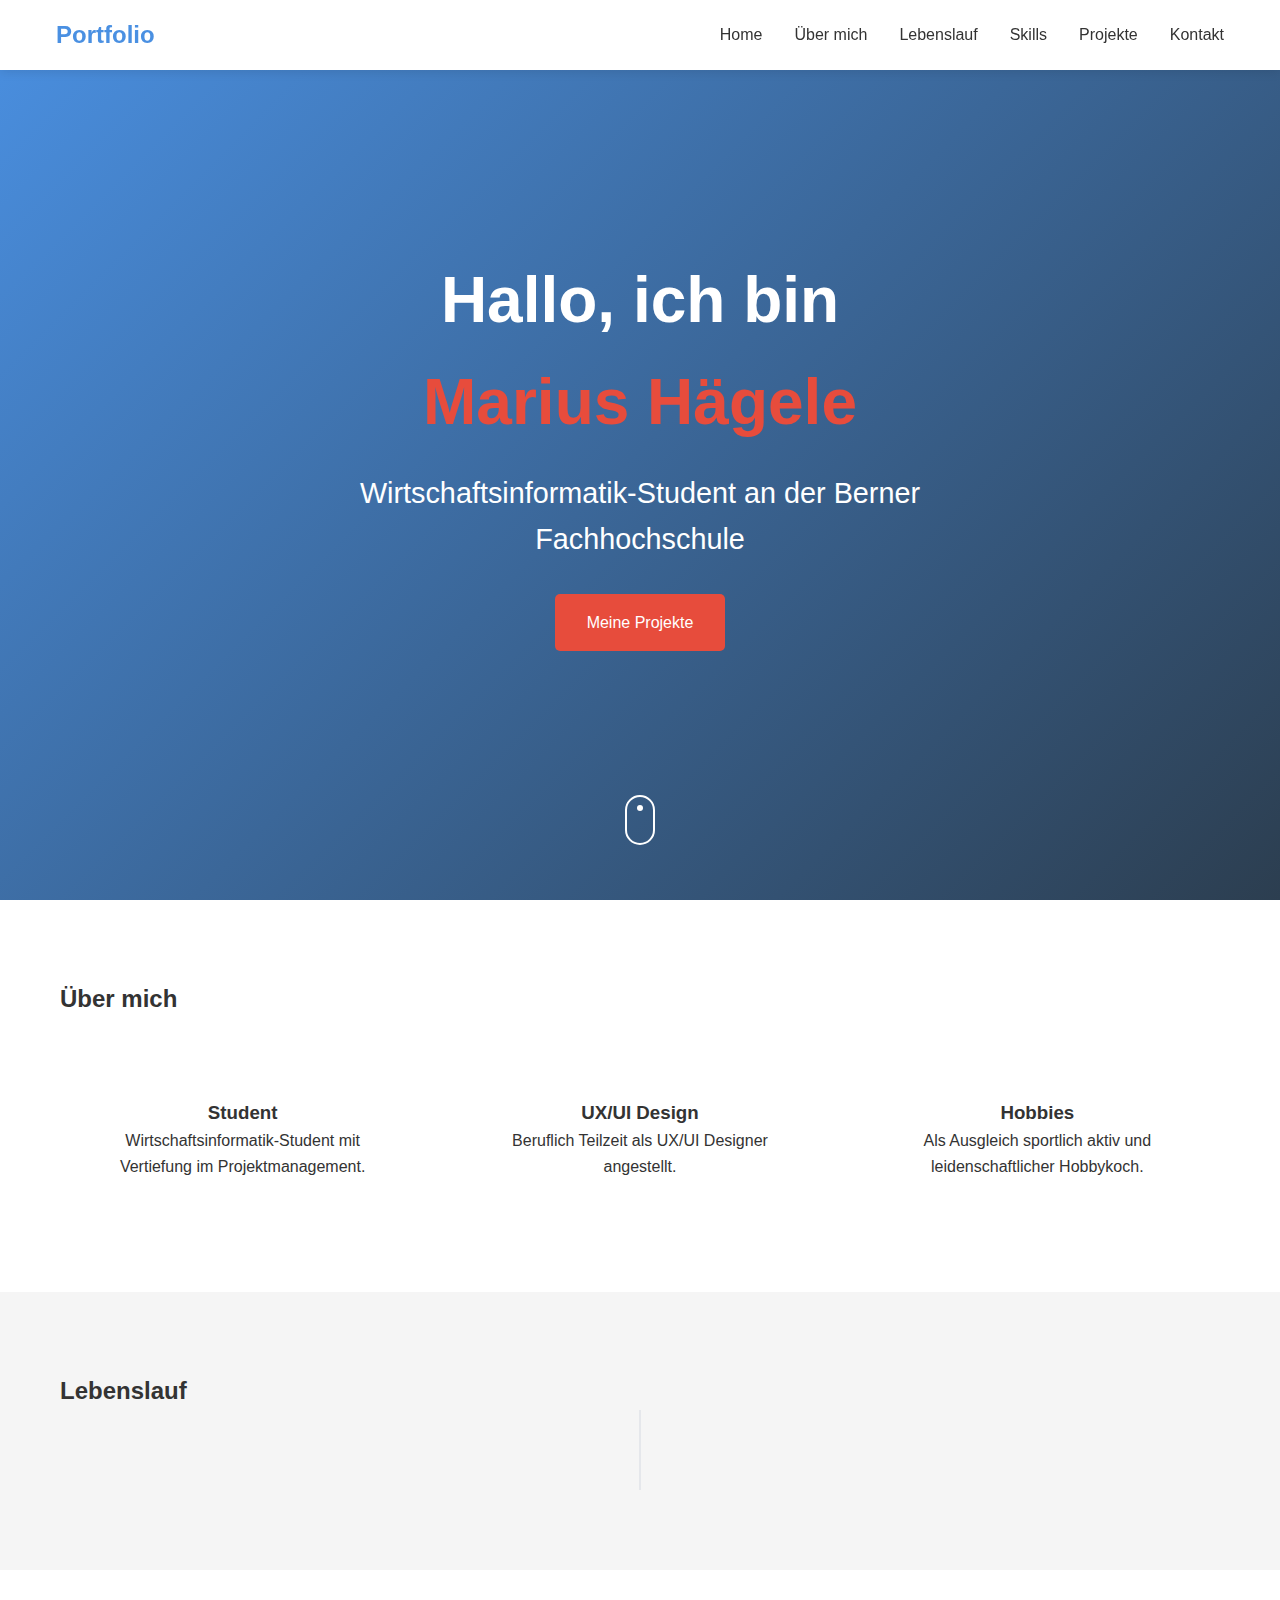
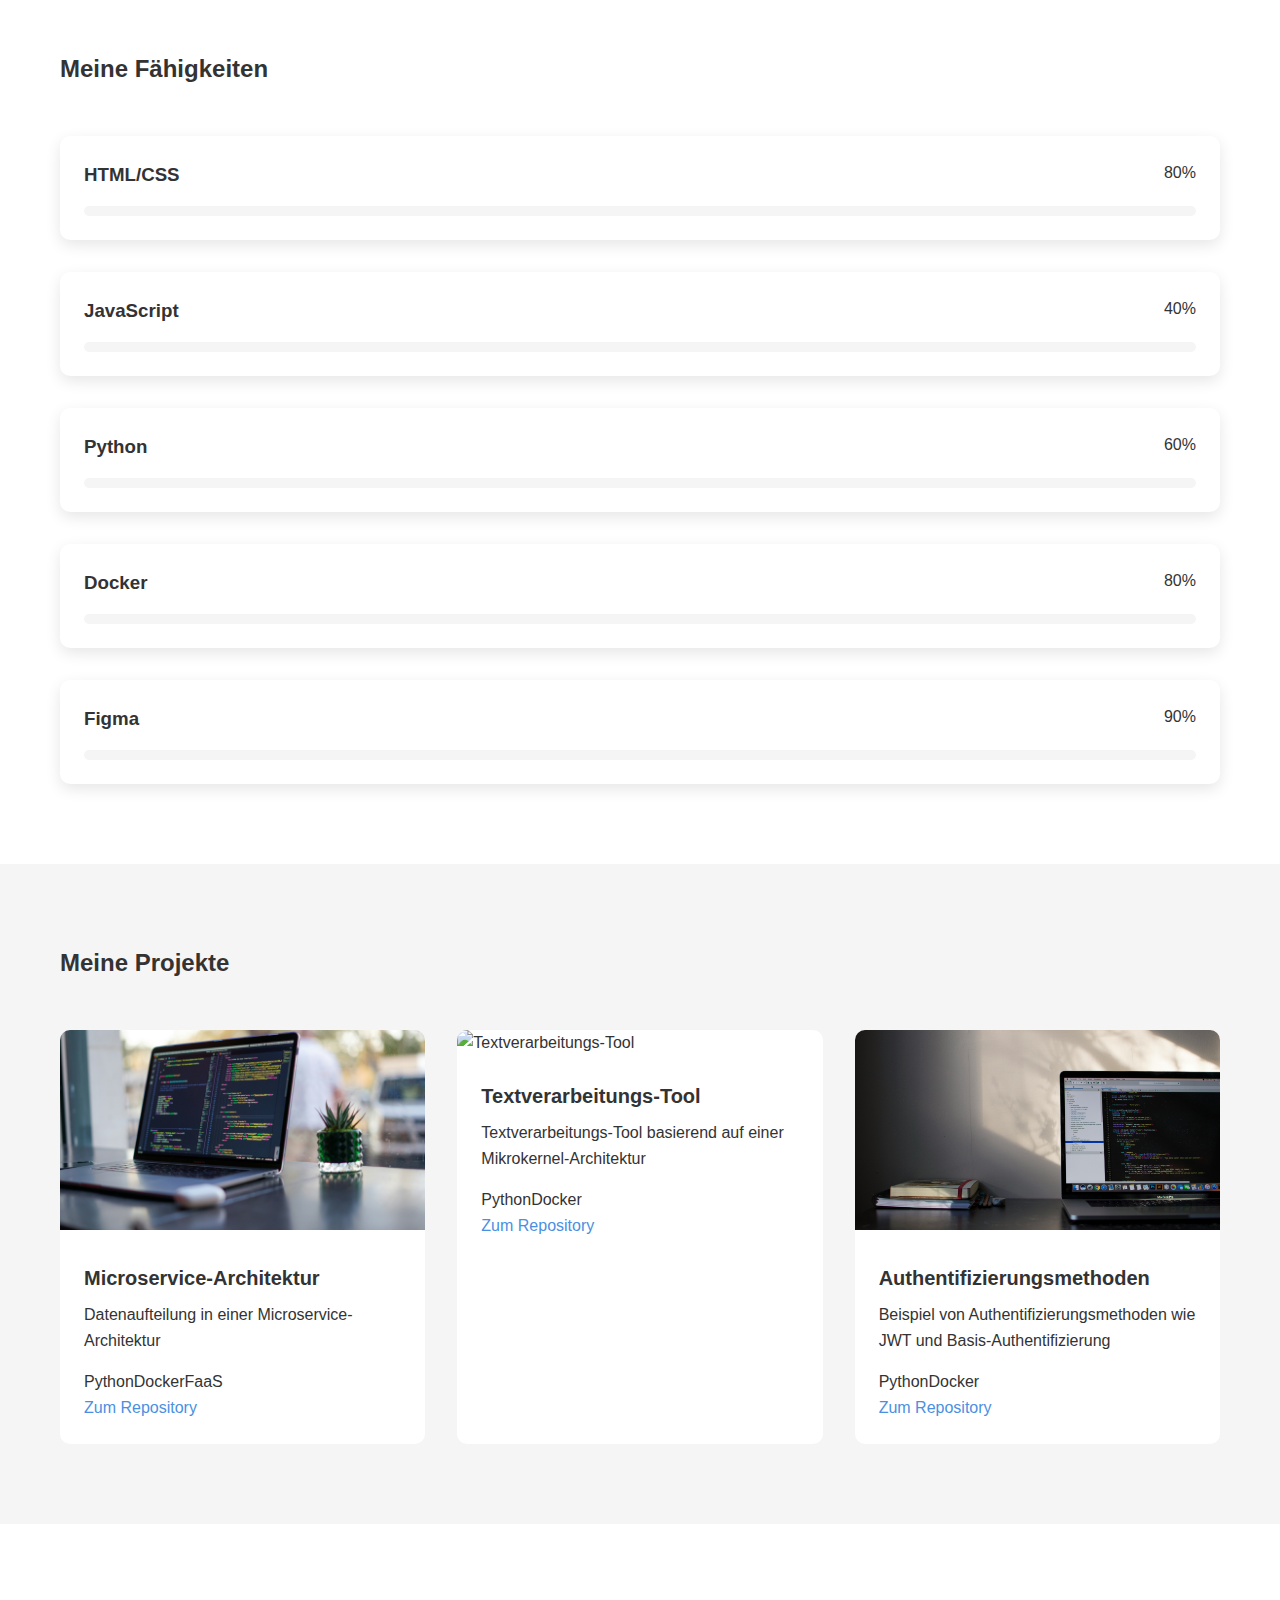
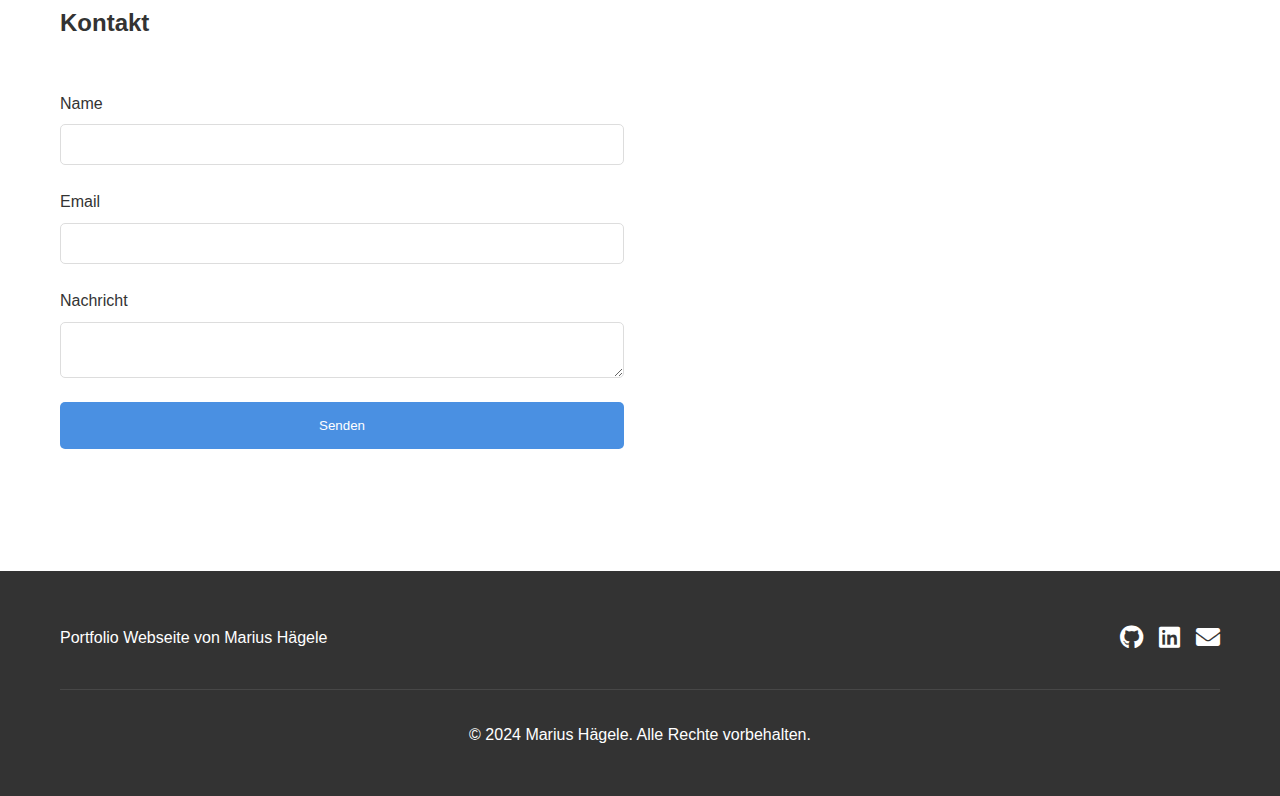
==== commit 9eff299e: "Letzte Anpassungen" ====
--- a/index.html
+++ b/index.html
@@ -1,5 +1,6 @@
 <!DOCTYPE html>
 <html lang="de">
+
 <head>
     <meta charset="UTF-8">
     <meta name="viewport" content="width=device-width, initial-scale=1.0">
@@ -11,6 +12,7 @@
     <link href="https://cdnjs.cloudflare.com/ajax/libs/font-awesome/5.15.4/css/all.min.css" rel="stylesheet">
     <script src="https://unpkg.com/leaflet@1.9.4/dist/leaflet.js"></script>
 </head>
+
 <body>
     <header class="header">
         <nav class="nav-container">
@@ -23,6 +25,7 @@
             <ul class="nav-links">
                 <li><a href="#home">Home</a></li>
                 <li><a href="#about">Über mich</a></li>
+                <li><a href="#Lebenslauf">Lebenslauf</a></li>
                 <li><a href="#skills">Skills</a></li>
                 <li><a href="#projects">Projekte</a></li>
                 <li><a href="#contact">Kontakt</a></li>
@@ -65,6 +68,14 @@
                         <h3>Hobbies</h3>
                         <p>Als Ausgleich sportlich aktiv und leidenschaftlicher Hobbykoch.</p>
                     </div>
+                </div>
+            </div>
+        </section>
+
+        <section id="Lebenslauf" class="timeline-section">
+            <div class="container">
+                <h2>Lebenslauf</h2>
+                <div class="timeline">
                 </div>
             </div>
         </section>
@@ -121,12 +132,11 @@
                 </div>
             </div>
         </section>
- 
+
         <section id="projects" class="projects">
             <div class="container">
                 <h2>Meine Projekte</h2>
-                <div class="projects-grid">
-                </div>
+                <div class="projects-grid"></div>
             </div>
         </section>
 
@@ -158,7 +168,7 @@
     <footer class="footer">
         <div class="container">
             <div class="footer-content">
-                <div class="footer-logo">Portfolio Website von Marius Hägele</div>
+                <div class="footer-logo">Portfolio Webseite von Marius Hägele</div>
                 <div class="social-links">
                     <a href="https://github.com/MariusHaegele" target="_blank" rel="noopener noreferrer">
                         <i class="fab fa-github"></i>
@@ -182,4 +192,5 @@
     <script src="js/animation.js"></script>
     <script>loadProjects();</script>
 </body>
-</html>+
+</html>
--- a/styles/main.css
+++ b/styles/main.css
@@ -125,7 +125,7 @@
 /* About Section */
 .about {
     padding: 5rem 0;
-    background: var(--light-gray);
+    background: var(--white);
 }
 
 .about-grid {
@@ -155,11 +155,10 @@
 
 .skills-grid {
     display: grid;
-    grid-template-columns: 1fr; /* Eine Spalte */
-    gap: 2rem; /* Abstand zwischen den Elementen */
+    grid-template-columns: 1fr;
+    gap: 2rem;
     margin-top: 3rem;
 }
-
 
 .skill-card {
     background: var(--white);
@@ -328,4 +327,100 @@
     text-align: center;
     padding-top: 2rem;
     border-top: 1px solid rgba(255, 255, 255, 0.1);
-}+}
+
+/* Timeline Section */
+.timeline {
+    position: relative;
+    max-width: 1200px;
+    margin: 0 auto;
+    padding: 40px 20px;
+}
+
+.timeline-section {
+    padding: 5rem 0;
+    background: var(--light-gray);
+}
+
+.timeline::after {
+    content: '';
+    position: absolute;
+    width: 2px;
+    background-color: #e5e7eb;
+    top: 0;
+    bottom: 0;
+    left: 50%;
+    transform: translateX(-50%);
+}
+
+.timeline-item {
+    position: relative;
+    margin-bottom: 48px;
+    width: 100%;
+}
+
+.timeline-content {
+    position: relative;
+    width: calc(50% - 40px);
+    padding: 20px;
+    background: white;
+    border-radius: 8px;
+    box-shadow: 0 5px 15px rgba(0, 0, 0, 0.1);
+}
+
+.timeline-item:nth-child(odd) .timeline-content {
+    margin-right: auto;
+}
+
+.timeline-item:nth-child(even) .timeline-content {
+    margin-left: auto;
+}
+
+.timeline-dot {
+    position: absolute;
+    width: 32px;
+    height: 32px;
+    background: white;
+    border: 4px solid #3b82f6;
+    border-radius: 50%;
+    top: 20px;
+    left: 50%;
+    transform: translateX(-50%);
+    z-index: 10;
+    display: flex;
+    align-items: center;
+    justify-content: center;
+}
+
+.timeline-year {
+    font-weight: 600;
+    color: #3b82f6;
+    margin-bottom: 8px;
+}
+
+.timeline-title {
+    font-size: 1.25rem;
+    font-weight: 600;
+    margin-bottom: 8px;
+}
+
+.timeline-description {
+    color: #4b5563;
+}
+
+.timeline-content::before {
+    content: '';
+    position: absolute;
+    border: 10px solid transparent;
+    top: 20px;
+}
+
+.timeline-item:nth-child(odd) .timeline-content::before {
+    right: -20px;
+    border-left-color: white;
+}
+
+.timeline-item:nth-child(even) .timeline-content::before {
+    left: -20px;
+    border-right-color: white;
+}
--- a/styles/responsive.css
+++ b/styles/responsive.css
@@ -1,4 +1,4 @@
-/* Mobile First Approach */
+/* Mobile */
 @media screen and (max-width: 768px) {
     /* Header & Navigation */
     .nav-links {
@@ -45,16 +45,8 @@
     }
 
     /* About Section */
-    .about-grid {
-        grid-template-columns: 1fr;
-    }
-
-    /* Skills Section */
-    .skills-grid {
-        grid-template-columns: 1fr;
-    }
-
-    /* Projects Section */
+    .about-grid,
+    .skills-grid,
     .projects-grid {
         grid-template-columns: 1fr;
     }
@@ -70,6 +62,29 @@
         flex-direction: column;
         gap: 1.5rem;
         text-align: center;
+    }
+
+    /* Timeline Adjustments */
+    .timeline::after {
+        left: 32px;
+    }
+
+    .timeline-content {
+        width: calc(100% - 80px);
+        margin-left: 80px !important;
+    }
+
+    .timeline-dot {
+        left: 12px;
+        transform: translateX(-50%);
+    }
+
+    .timeline-content::before {
+        display: none;
+    }
+
+    .timeline-item {
+        margin-bottom: 40px;
     }
 }
 
@@ -100,20 +115,15 @@
     }
 }
 
-
+/* General Styles */
 .contact-map {
     width: 100%;
-    height: 400px; /* Höhe der Karte */
-    border-radius: 10px; /* Optional: Abgerundete Ecken */
+    height: 400px;
+    border-radius: 10px;
 }
+
 .contact-content {
     display: grid;
-    grid-template-columns: 1fr 1fr; /* Formular und Karte nebeneinander */
-    gap: 2rem; /* Abstand zwischen den beiden */
+    grid-template-columns: 1fr 1fr;
+    gap: 2rem;
 }
-
-@media screen and (max-width: 768px) {
-    .contact-content {
-        grid-template-columns: 1fr; /* Karte und Formular untereinander auf kleinen Bildschirmen */
-    }
-}